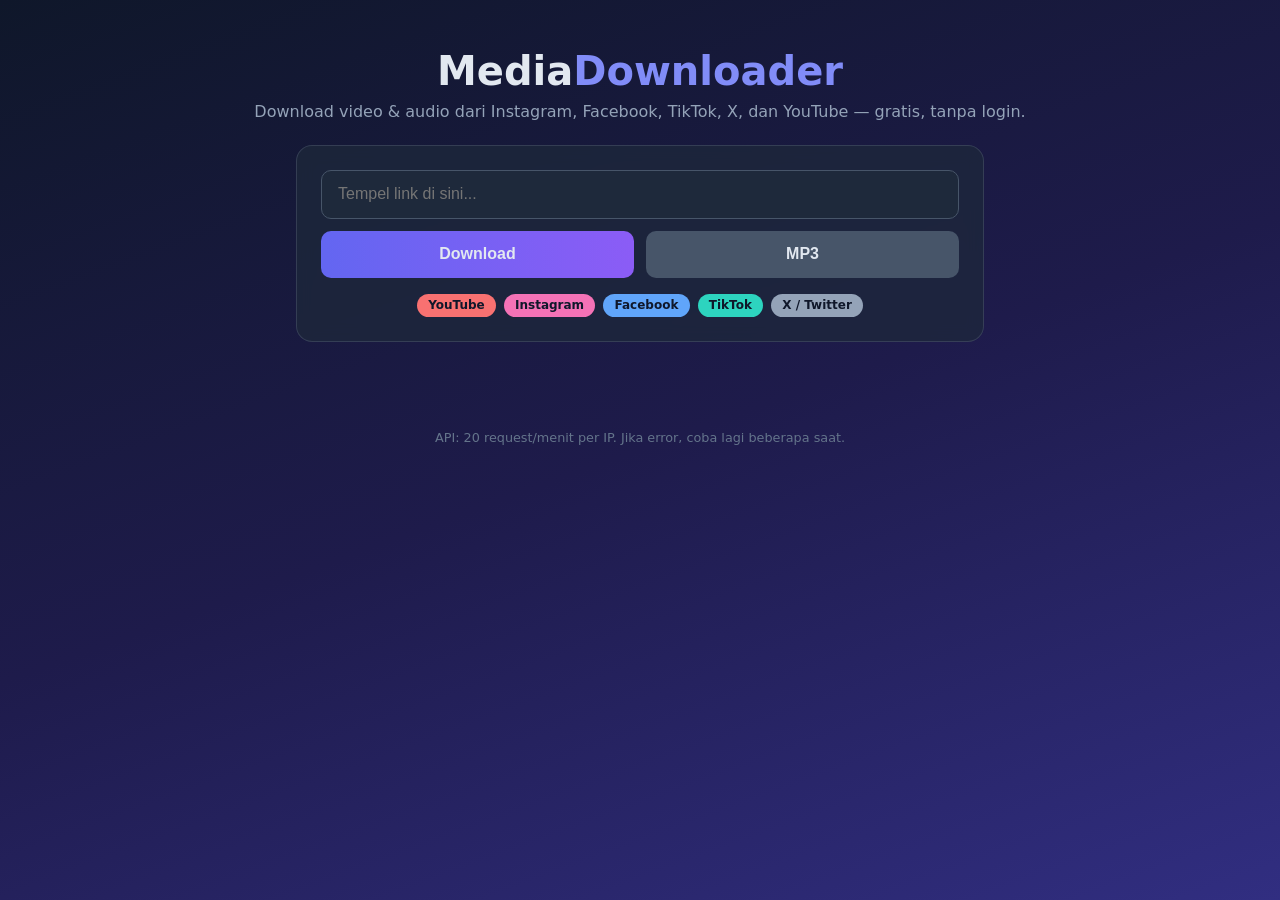
==== index.html @ e365f865 "Media downloader website" ====
<!DOCTYPE html>
<html lang="id">
<head>
  <meta charset="UTF-8">
  <meta name="viewport" content="width=device-width, initial-scale=1.0">
  <title>Media Downloader - Download Video IG, FB, TikTok, X, YouTube</title>
  <meta name="description" content="Download video dan audio gratis dari Instagram, Facebook, TikTok, X (Twitter), dan YouTube tanpa login.">
  <link rel="stylesheet" href="style.css">
</head>
<body>
  <header>
    <h1>Media<span>Downloader</span></h1>
    <p>Download video &amp; audio dari Instagram, Facebook, TikTok, X, dan YouTube — gratis, tanpa login.</p>
  </header>

  <main>
    <section class="card">
      <form id="dl-form">
        <input type="url" id="url" name="url" placeholder="Tempel link di sini..." required>
        <div class="buttons">
          <button type="submit" class="btn primary" id="btn-submit">Download</button>
          <button type="button" class="btn" data-type="mp3" title="Ekstrak audio jadi MP3">MP3</button>
        </div>
      </form>
      <div class="platforms">
        <span class="tag yt">YouTube</span>
        <span class="tag ig">Instagram</span>
        <span class="tag fb">Facebook</span>
        <span class="tag tt">TikTok</span>
        <span class="tag x">X / Twitter</span>
      </div>
    </section>

    <section id="result" class="card hidden">
      <div class="result-head">
        <img id="thumb" alt="thumbnail" onerror="this.style.display='none'">
        <div class="result-info">
          <h2 id="title"></h2>
          <p id="meta"></p>
        </div>
      </div>
      <div id="links"></div>
    </section>

    <section id="error" class="card error hidden">
      <p id="error-text"></p>
    </section>
  </main>

  <footer>
    <p>API: 20 request/menit per IP. Jika error, coba lagi beberapa saat.</p>
  </footer>

  <script src="app.js"></script>
</body>
</html>
---- style.css ----
* { margin: 0; padding: 0; box-sizing: border-box; }

body {
  font-family: system-ui, -apple-system, 'Segoe UI', Roboto, sans-serif;
  background: linear-gradient(160deg, #0f172a 0%, #1e1b4b 50%, #312e81 100%);
  min-height: 100vh;
  color: #e2e8f0;
}

header { text-align: center; padding: 3rem 1rem 1.5rem; }
header h1 { font-size: 2.5rem; font-weight: 800; }
header h1 span { color: #818cf8; }
header p { color: #94a3b8; margin-top: 0.5rem; }

main { max-width: 720px; margin: 0 auto; padding: 0 1rem 3rem; }

.card {
  background: rgba(30, 41, 59, 0.75);
  border: 1px solid rgba(148, 163, 184, 0.2);
  border-radius: 16px;
  padding: 1.5rem;
  margin-bottom: 1.5rem;
  backdrop-filter: blur(8px);
}

#dl-form { display: flex; flex-direction: column; gap: 0.75rem; }

input[type="url"] {
  width: 100%;
  padding: 0.9rem 1rem;
  border-radius: 10px;
  border: 1px solid #475569;
  background: #1e293b;
  color: #f1f5f9;
  font-size: 1rem;
  outline: none;
}
input[type="url"]:focus { border-color: #818cf8; }

.buttons { display: flex; gap: 0.75rem; }

.btn {
  flex: 1;
  padding: 0.9rem;
  border: none;
  border-radius: 10px;
  font-size: 1rem;
  font-weight: 700;
  cursor: pointer;
  color: #e2e8f0;
  background: #475569;
  transition: transform 0.1s, filter 0.2s;
}
.btn:hover { filter: brightness(1.15); }
.btn:active { transform: scale(0.97); }
.btn:disabled { opacity: 0.6; cursor: wait; }
.btn.primary { background: linear-gradient(90deg, #6366f1, #8b5cf6); }

.platforms { display: flex; flex-wrap: wrap; gap: 0.5rem; margin-top: 1rem; justify-content: center; }

.tag {
  font-size: 0.75rem;
  font-weight: 700;
  padding: 0.3rem 0.7rem;
  border-radius: 999px;
  color: #0f172a;
}
.tag.yt { background: #f87171; }
.tag.ig { background: #f472b6; }
.tag.fb { background: #60a5fa; }
.tag.tt { background: #2dd4bf; }
.tag.x { background: #94a3b8; }

.result-head { display: flex; gap: 1rem; margin-bottom: 1rem; }
.result-head img { width: 100px; height: 100px; object-fit: cover; border-radius: 10px; flex-shrink: 0; }
.result-info h2 { font-size: 1.05rem; margin-bottom: 0.4rem; }
.result-info p { color: #94a3b8; font-size: 0.85rem; }

.link {
  display: flex;
  justify-content: space-between;
  align-items: center;
  padding: 0.7rem 1rem;
  background: #1e293b;
  border-radius: 10px;
  margin-bottom: 0.5rem;
  border: 1px solid rgba(148, 163, 184, 0.15);
  font-size: 0.9rem;
  word-break: break-all;
}
.link .lbl { font-weight: 600; color: #c7d2fe; flex-shrink: 0; margin-right: 0.75rem; }
.link a { color: #818cf8; text-decoration: none; }
.link a:hover { text-decoration: underline; }

.card.error { border-color: rgba(248, 113, 113, 0.4); background: rgba(127, 29, 29, 0.4); }
.card.error p { color: #fecaca; }

.hidden { display: none; }

footer { text-align: center; color: #64748b; padding: 1rem; font-size: 0.8rem; }

@media (max-width: 480px) {
  header h1 { font-size: 1.9rem; }
  .buttons { flex-direction: column; }
  .result-head { flex-direction: column; }
  .result-head img { width: 100%; height: auto; }
}
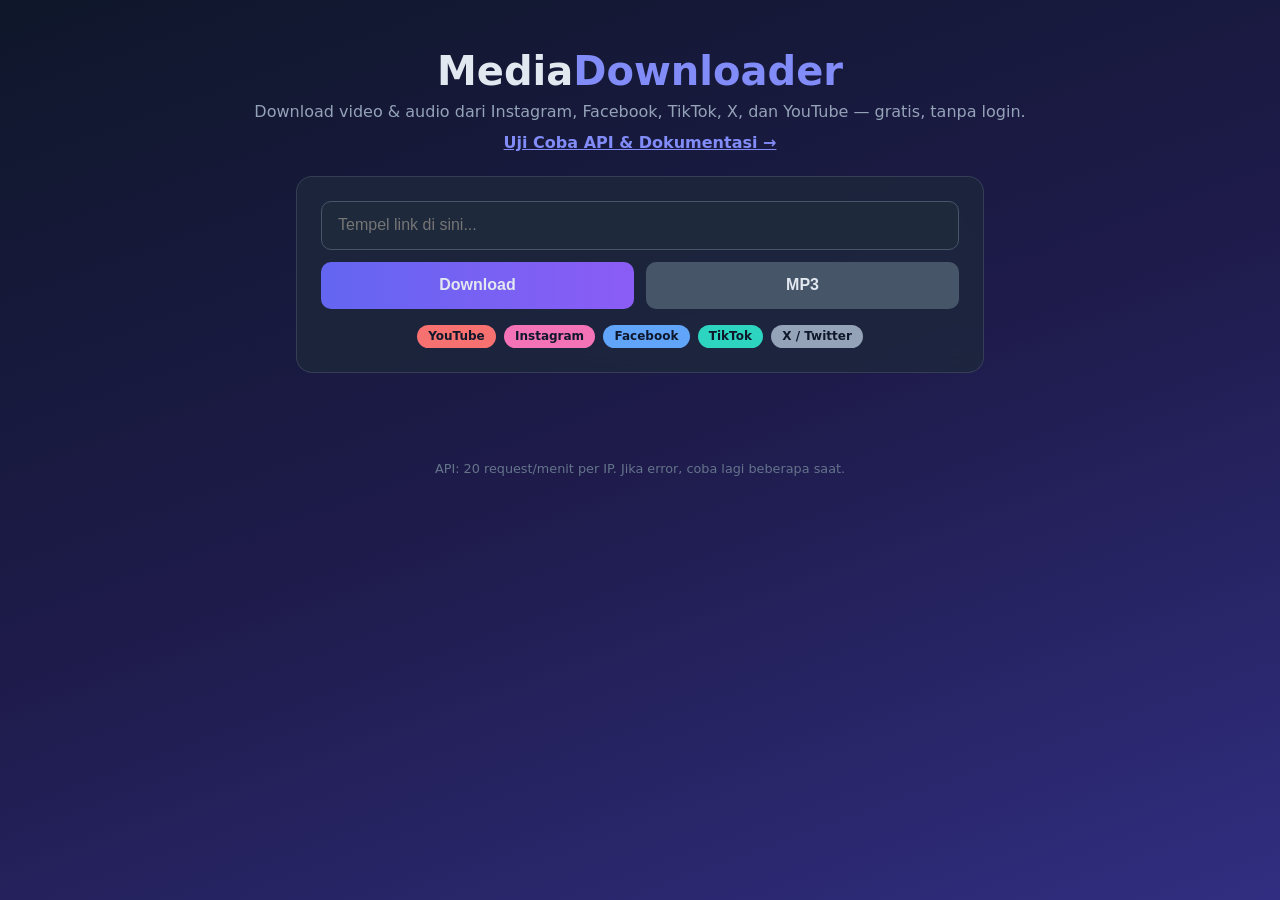
==== commit eea87adc: "Add API test page, adapt to REST v2 response" ====
--- a/index.html
+++ b/index.html
@@ -11,6 +11,7 @@
   <header>
     <h1>Media<span>Downloader</span></h1>
     <p>Download video &amp; audio dari Instagram, Facebook, TikTok, X, dan YouTube — gratis, tanpa login.</p>
+    <p style="margin-top:0.75rem"><a href="test.html" style="color:#818cf8;font-weight:600">Uji Coba API &amp; Dokumentasi &rarr;</a></p>
   </header>
 
   <main>
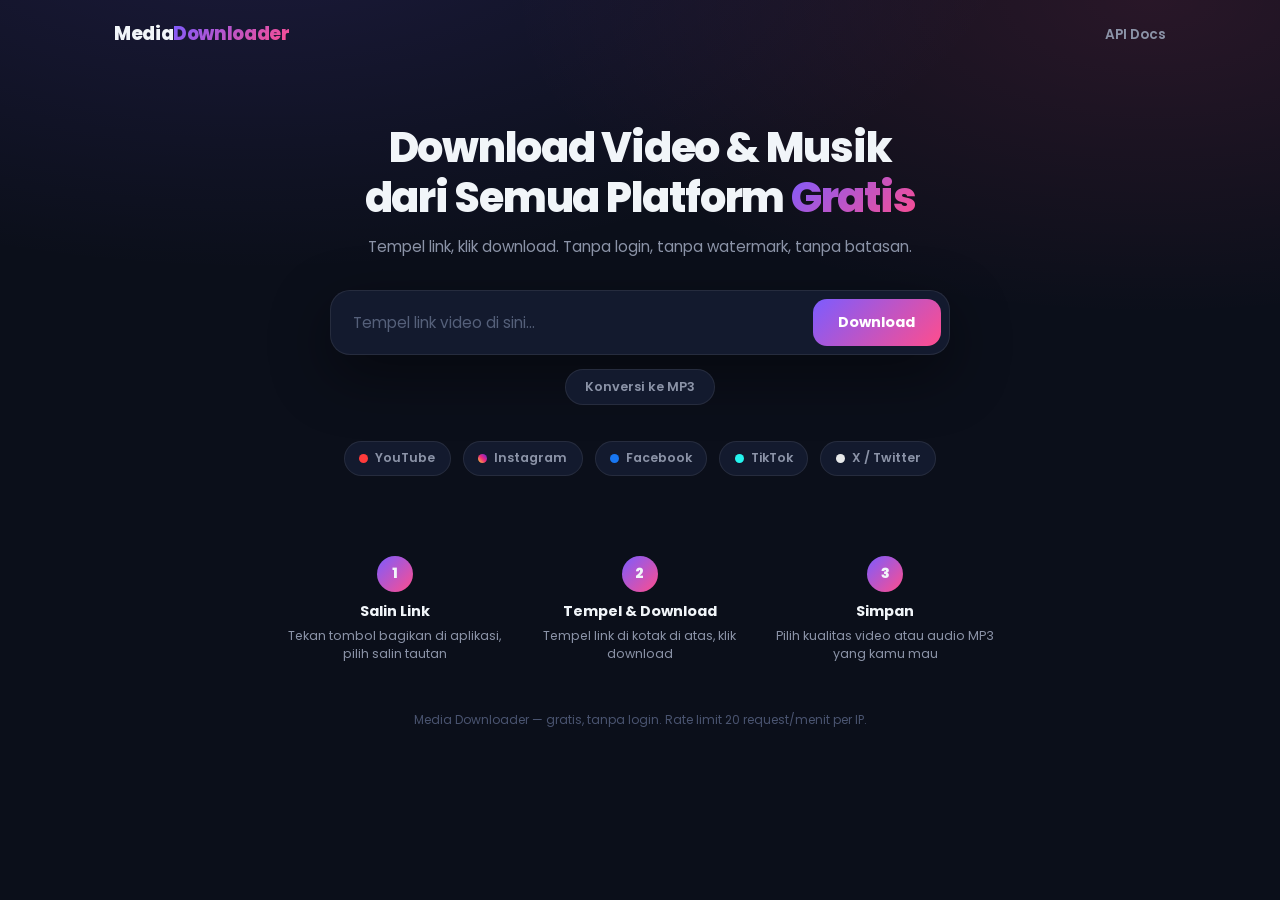
==== commit 8ca6f300: "Redesign: SnapTik-style hero + quality button grid" ====
--- a/index.html
+++ b/index.html
@@ -3,53 +3,77 @@
 <head>
   <meta charset="UTF-8">
   <meta name="viewport" content="width=device-width, initial-scale=1.0">
-  <title>Media Downloader - Download Video IG, FB, TikTok, X, YouTube</title>
-  <meta name="description" content="Download video dan audio gratis dari Instagram, Facebook, TikTok, X (Twitter), dan YouTube tanpa login.">
+  <title>Media Downloader - Download Video YouTube, Instagram, Facebook, TikTok, X</title>
+  <meta name="description" content="Download video dan audio gratis dari YouTube, Instagram, Facebook, TikTok, dan X (Twitter). Cepat, gratis, tanpa login.">
+  <link rel="preconnect" href="https://fonts.googleapis.com">
+  <link href="https://fonts.googleapis.com/css2?family=Poppins:wght@400;600;700;800&display=swap" rel="stylesheet">
   <link rel="stylesheet" href="style.css">
 </head>
 <body>
   <header>
-    <h1>Media<span>Downloader</span></h1>
-    <p>Download video &amp; audio dari Instagram, Facebook, TikTok, X, dan YouTube — gratis, tanpa login.</p>
-    <p style="margin-top:0.75rem"><a href="test.html" style="color:#818cf8;font-weight:600">Uji Coba API &amp; Dokumentasi &rarr;</a></p>
+    <div class="logo">Media<em>Downloader</em></div>
+    <nav><a href="test.html">API Docs</a></nav>
   </header>
 
-  <main>
-    <section class="card">
-      <form id="dl-form">
-        <input type="url" id="url" name="url" placeholder="Tempel link di sini..." required>
-        <div class="buttons">
-          <button type="submit" class="btn primary" id="btn-submit">Download</button>
-          <button type="button" class="btn" data-type="mp3" title="Ekstrak audio jadi MP3">MP3</button>
-        </div>
+  <div class="wrap">
+    <section class="hero">
+      <h1>Download Video &amp; Musik<br>dari Semua Platform <em>Gratis</em></h1>
+      <p>Tempel link, klik download. Tanpa login, tanpa watermark, tanpa batasan.</p>
+
+      <form id="dl-form" class="search">
+        <input type="url" id="url" placeholder="Tempel link video di sini..." required>
+        <button type="submit" id="btn-submit">Download</button>
       </form>
+
+      <div class="audio-row">
+        <button type="button" id="btn-mp3" class="mp3-btn">Konversi ke MP3</button>
+      </div>
+
       <div class="platforms">
-        <span class="tag yt">YouTube</span>
-        <span class="tag ig">Instagram</span>
-        <span class="tag fb">Facebook</span>
-        <span class="tag tt">TikTok</span>
-        <span class="tag x">X / Twitter</span>
+        <span class="plat"><span class="dot yt"></span>YouTube</span>
+        <span class="plat"><span class="dot ig"></span>Instagram</span>
+        <span class="plat"><span class="dot fb"></span>Facebook</span>
+        <span class="plat"><span class="dot tt"></span>TikTok</span>
+        <span class="plat"><span class="dot x"></span>X / Twitter</span>
       </div>
     </section>
 
     <section id="result" class="card hidden">
-      <div class="result-head">
+      <div class="result-top">
         <img id="thumb" alt="thumbnail" onerror="this.style.display='none'">
-        <div class="result-info">
+        <div>
           <h2 id="title"></h2>
-          <p id="meta"></p>
+          <p class="meta" id="meta"></p>
         </div>
       </div>
-      <div id="links"></div>
+      <div id="links" class="qlist"></div>
     </section>
 
-    <section id="error" class="card error hidden">
+    <section id="error" class="alert hidden">
       <p id="error-text"></p>
     </section>
-  </main>
+
+    <section class="steps">
+      <div class="step">
+        <div class="n">1</div>
+        <h3>Salin Link</h3>
+        <p>Tekan tombol bagikan di aplikasi, pilih salin tautan</p>
+      </div>
+      <div class="step">
+        <div class="n">2</div>
+        <h3>Tempel &amp; Download</h3>
+        <p>Tempel link di kotak di atas, klik download</p>
+      </div>
+      <div class="step">
+        <div class="n">3</div>
+        <h3>Simpan</h3>
+        <p>Pilih kualitas video atau audio MP3 yang kamu mau</p>
+      </div>
+    </section>
+  </div>
 
   <footer>
-    <p>API: 20 request/menit per IP. Jika error, coba lagi beberapa saat.</p>
+    <p>Media Downloader &mdash; gratis, tanpa login. Rate limit 20 request/menit per IP.</p>
   </footer>
 
   <script src="app.js"></script>
--- a/style.css
+++ b/style.css
@@ -1,107 +1,212 @@
+:root {
+  --bg: #0b0f1a;
+  --card: #131a2e;
+  --border: rgba(255, 255, 255, 0.08);
+  --text: #f1f5f9;
+  --muted: #8b93a7;
+  --accent: #7c5cff;
+  --accent2: #ff4d8d;
+  --grad: linear-gradient(135deg, #7c5cff 0%, #ff4d8d 100%);
+  --radius: 16px;
+}
+
 * { margin: 0; padding: 0; box-sizing: border-box; }
 
+html { scroll-behavior: smooth; }
+
 body {
-  font-family: system-ui, -apple-system, 'Segoe UI', Roboto, sans-serif;
-  background: linear-gradient(160deg, #0f172a 0%, #1e1b4b 50%, #312e81 100%);
+  font-family: 'Poppins', system-ui, -apple-system, 'Segoe UI', Roboto, sans-serif;
+  background: var(--bg);
+  background-image:
+    radial-gradient(ellipse 60% 40% at 20% -10%, rgba(124, 92, 255, 0.15), transparent),
+    radial-gradient(ellipse 50% 35% at 90% 0%, rgba(255, 77, 141, 0.12), transparent);
+  color: var(--text);
   min-height: 100vh;
-  color: #e2e8f0;
-}
-
-header { text-align: center; padding: 3rem 1rem 1.5rem; }
-header h1 { font-size: 2.5rem; font-weight: 800; }
-header h1 span { color: #818cf8; }
-header p { color: #94a3b8; margin-top: 0.5rem; }
-
-main { max-width: 720px; margin: 0 auto; padding: 0 1rem 3rem; }
+}
+
+.wrap { max-width: 760px; margin: 0 auto; padding: 0 1.25rem; }
+
+header {
+  display: flex;
+  justify-content: space-between;
+  align-items: center;
+  padding: 1.25rem 1.5rem;
+  max-width: 1100px;
+  margin: 0 auto;
+}
+
+.logo { font-weight: 800; font-size: 1.15rem; letter-spacing: -0.02em; }
+.logo em { font-style: normal; background: var(--grad); -webkit-background-clip: text; background-clip: text; color: transparent; }
+
+nav a {
+  color: var(--muted);
+  text-decoration: none;
+  font-size: 0.85rem;
+  font-weight: 600;
+  transition: color 0.2s;
+}
+nav a:hover { color: var(--text); }
+
+.hero { text-align: center; padding: 3.5rem 0 2rem; }
+.hero h1 { font-size: clamp(1.8rem, 5vw, 2.6rem); font-weight: 800; line-height: 1.2; letter-spacing: -0.03em; }
+.hero h1 em { font-style: normal; background: var(--grad); -webkit-background-clip: text; background-clip: text; color: transparent; }
+.hero p { color: var(--muted); margin-top: 0.75rem; font-size: 0.95rem; }
+
+.search {
+  max-width: 620px;
+  margin: 2rem auto 0;
+  background: var(--card);
+  border: 1px solid var(--border);
+  border-radius: 20px;
+  padding: 0.5rem;
+  display: flex;
+  align-items: center;
+  gap: 0.5rem;
+  box-shadow: 0 20px 60px rgba(0, 0, 0, 0.45);
+}
+
+.search input {
+  flex: 1;
+  background: transparent;
+  border: none;
+  outline: none;
+  color: var(--text);
+  font-size: 0.95rem;
+  font-family: inherit;
+  padding: 0.75rem 0.9rem;
+}
+.search input::placeholder { color: #55607a; }
+
+.search button {
+  border: none;
+  cursor: pointer;
+  background: var(--grad);
+  color: #fff;
+  font-weight: 700;
+  font-size: 0.9rem;
+  font-family: inherit;
+  padding: 0.8rem 1.6rem;
+  border-radius: 14px;
+  transition: filter 0.2s, transform 0.1s;
+  white-space: nowrap;
+}
+.search button:hover { filter: brightness(1.12); }
+.search button:active { transform: scale(0.97); }
+.search button:disabled { opacity: 0.6; cursor: wait; }
+
+.audio-row { max-width: 620px; margin: 0.9rem auto 0; text-align: center; }
+.audio-row button {
+  background: var(--card);
+  border: 1px solid var(--border);
+  color: var(--muted);
+  font-family: inherit;
+  font-size: 0.8rem;
+  font-weight: 600;
+  padding: 0.5rem 1.2rem;
+  border-radius: 999px;
+  cursor: pointer;
+  transition: all 0.2s;
+}
+.audio-row button:hover { color: var(--text); border-color: var(--accent); }
+
+.platforms {
+  display: flex;
+  justify-content: center;
+  gap: 0.75rem;
+  flex-wrap: wrap;
+  margin-top: 2.25rem;
+}
+
+.plat {
+  display: flex;
+  align-items: center;
+  gap: 0.45rem;
+  font-size: 0.78rem;
+  font-weight: 600;
+  color: var(--muted);
+  background: var(--card);
+  border: 1px solid var(--border);
+  padding: 0.45rem 0.9rem;
+  border-radius: 999px;
+}
+.plat .dot { width: 9px; height: 9px; border-radius: 50%; }
+.dot.yt { background: #ff3b3b; }
+.dot.ig { background: linear-gradient(45deg, #f9ce34, #ee2a7b, #6228d7); }
+.dot.fb { background: #1877f2; }
+.dot.tt { background: #25f4ee; }
+.dot.x { background: #e7e9ea; }
 
 .card {
-  background: rgba(30, 41, 59, 0.75);
-  border: 1px solid rgba(148, 163, 184, 0.2);
-  border-radius: 16px;
-  padding: 1.5rem;
-  margin-bottom: 1.5rem;
-  backdrop-filter: blur(8px);
-}
-
-#dl-form { display: flex; flex-direction: column; gap: 0.75rem; }
-
-input[type="url"] {
-  width: 100%;
-  padding: 0.9rem 1rem;
+  background: var(--card);
+  border: 1px solid var(--border);
+  border-radius: var(--radius);
+  padding: 1.25rem;
+  margin-top: 1.5rem;
+}
+
+.result-top { display: flex; gap: 1rem; align-items: flex-start; }
+.result-top img {
+  width: 168px;
+  height: 94px;
+  object-fit: cover;
   border-radius: 10px;
-  border: 1px solid #475569;
-  background: #1e293b;
-  color: #f1f5f9;
-  font-size: 1rem;
-  outline: none;
-}
-input[type="url"]:focus { border-color: #818cf8; }
-
-.buttons { display: flex; gap: 0.75rem; }
-
-.btn {
-  flex: 1;
-  padding: 0.9rem;
-  border: none;
-  border-radius: 10px;
-  font-size: 1rem;
-  font-weight: 700;
-  cursor: pointer;
-  color: #e2e8f0;
-  background: #475569;
-  transition: transform 0.1s, filter 0.2s;
-}
-.btn:hover { filter: brightness(1.15); }
-.btn:active { transform: scale(0.97); }
-.btn:disabled { opacity: 0.6; cursor: wait; }
-.btn.primary { background: linear-gradient(90deg, #6366f1, #8b5cf6); }
-
-.platforms { display: flex; flex-wrap: wrap; gap: 0.5rem; margin-top: 1rem; justify-content: center; }
-
-.tag {
-  font-size: 0.75rem;
-  font-weight: 700;
-  padding: 0.3rem 0.7rem;
-  border-radius: 999px;
-  color: #0f172a;
-}
-.tag.yt { background: #f87171; }
-.tag.ig { background: #f472b6; }
-.tag.fb { background: #60a5fa; }
-.tag.tt { background: #2dd4bf; }
-.tag.x { background: #94a3b8; }
-
-.result-head { display: flex; gap: 1rem; margin-bottom: 1rem; }
-.result-head img { width: 100px; height: 100px; object-fit: cover; border-radius: 10px; flex-shrink: 0; }
-.result-info h2 { font-size: 1.05rem; margin-bottom: 0.4rem; }
-.result-info p { color: #94a3b8; font-size: 0.85rem; }
-
-.link {
+  flex-shrink: 0;
+  background: #000;
+}
+.result-top h2 { font-size: 1rem; font-weight: 700; line-height: 1.35; }
+.result-top .meta { color: var(--muted); font-size: 0.8rem; margin-top: 0.35rem; }
+
+.qlist { margin-top: 1.1rem; display: grid; grid-template-columns: repeat(auto-fill, minmax(150px, 1fr)); gap: 0.6rem; }
+.qbtn {
   display: flex;
   justify-content: space-between;
   align-items: center;
-  padding: 0.7rem 1rem;
-  background: #1e293b;
-  border-radius: 10px;
-  margin-bottom: 0.5rem;
-  border: 1px solid rgba(148, 163, 184, 0.15);
+  background: var(--bg);
+  border: 1px solid var(--border);
+  border-radius: 12px;
+  padding: 0.7rem 0.85rem;
+  text-decoration: none;
+  transition: border-color 0.2s, transform 0.1s;
+}
+.qbtn:hover { border-color: var(--accent); transform: translateY(-1px); }
+.qbtn .q { color: var(--text); font-weight: 700; font-size: 0.85rem; }
+.qbtn .s { color: var(--muted); font-size: 0.72rem; margin-top: 0.15rem; }
+.qbtn .ic { font-size: 1.1rem; }
+.qbtn.mp3 .ic { color: var(--accent2); }
+
+.alert {
+  background: rgba(255, 77, 141, 0.08);
+  border: 1px solid rgba(255, 77, 141, 0.35);
+  border-radius: var(--radius);
+  padding: 1rem;
+  margin-top: 1.5rem;
+  color: #ffb3cc;
   font-size: 0.9rem;
-  word-break: break-all;
-}
-.link .lbl { font-weight: 600; color: #c7d2fe; flex-shrink: 0; margin-right: 0.75rem; }
-.link a { color: #818cf8; text-decoration: none; }
-.link a:hover { text-decoration: underline; }
-
-.card.error { border-color: rgba(248, 113, 113, 0.4); background: rgba(127, 29, 29, 0.4); }
-.card.error p { color: #fecaca; }
+  text-align: center;
+}
+
+.steps { margin: 3rem auto 0; display: grid; grid-template-columns: repeat(3, 1fr); gap: 1rem; }
+.step { text-align: center; }
+.step .n {
+  width: 36px; height: 36px;
+  margin: 0 auto 0.6rem;
+  display: flex; align-items: center; justify-content: center;
+  background: var(--grad);
+  border-radius: 50%;
+  font-weight: 800;
+  font-size: 0.9rem;
+}
+.step h3 { font-size: 0.9rem; }
+.step p { color: var(--muted); font-size: 0.78rem; margin-top: 0.3rem; }
+
+footer { text-align: center; color: #4a5470; font-size: 0.75rem; padding: 3rem 1rem 2rem; }
 
 .hidden { display: none; }
 
-footer { text-align: center; color: #64748b; padding: 1rem; font-size: 0.8rem; }
-
-@media (max-width: 480px) {
-  header h1 { font-size: 1.9rem; }
-  .buttons { flex-direction: column; }
-  .result-head { flex-direction: column; }
-  .result-head img { width: 100%; height: auto; }
-}
+@media (max-width: 560px) {
+  .search { flex-direction: column; align-items: stretch; }
+  .search button { width: 100%; }
+  .result-top { flex-direction: column; }
+  .result-top img { width: 100%; height: auto; }
+  .steps { grid-template-columns: 1fr; gap: 1.5rem; }
+}
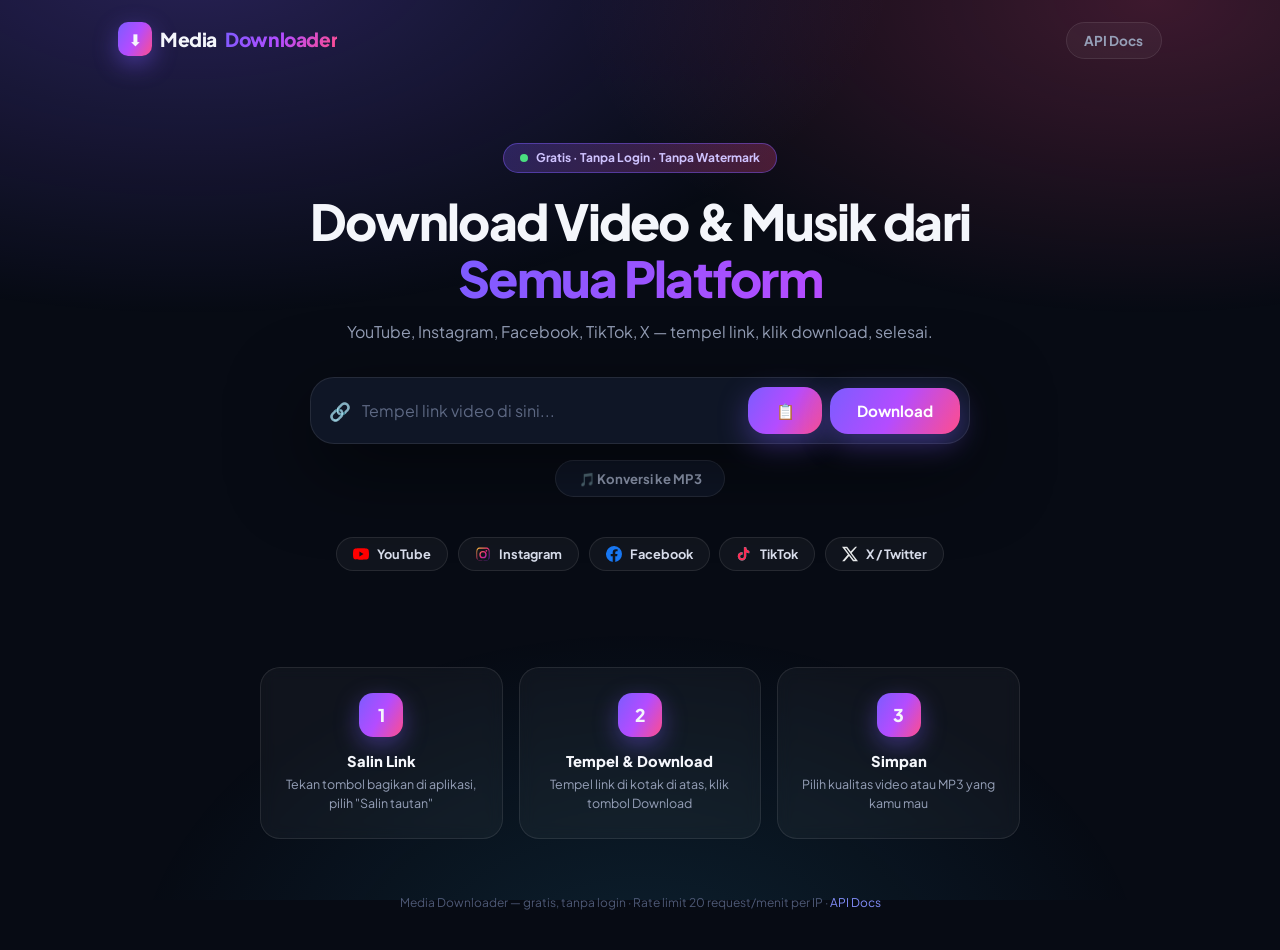
==== commit 62b44d8c: "Big redesign: brand icons, glassmorphism, animations, paste button" ====
--- a/index.html
+++ b/index.html
@@ -6,35 +6,39 @@
   <title>Media Downloader - Download Video YouTube, Instagram, Facebook, TikTok, X</title>
   <meta name="description" content="Download video dan audio gratis dari YouTube, Instagram, Facebook, TikTok, dan X (Twitter). Cepat, gratis, tanpa login.">
   <link rel="preconnect" href="https://fonts.googleapis.com">
-  <link href="https://fonts.googleapis.com/css2?family=Poppins:wght@400;600;700;800&display=swap" rel="stylesheet">
+  <link href="https://fonts.googleapis.com/css2?family=Plus+Jakarta+Sans:wght@400;600;700;800&display=swap" rel="stylesheet">
   <link rel="stylesheet" href="style.css">
+  <link rel="icon" href="data:image/svg+xml,<svg xmlns='http://www.w3.org/2000/svg' viewBox='0 0 100 100'><text y='.9em' font-size='90'>⬇️</text></svg>">
 </head>
 <body>
   <header>
-    <div class="logo">Media<em>Downloader</em></div>
+    <div class="logo"><span class="mark">⬇️</span>Media<em>Downloader</em></div>
     <nav><a href="test.html">API Docs</a></nav>
   </header>
 
   <div class="wrap">
     <section class="hero">
-      <h1>Download Video &amp; Musik<br>dari Semua Platform <em>Gratis</em></h1>
-      <p>Tempel link, klik download. Tanpa login, tanpa watermark, tanpa batasan.</p>
+      <span class="badge"><span class="pulse"></span> Gratis · Tanpa Login · Tanpa Watermark</span>
+      <h1>Download Video &amp; Musik dari <em>Semua Platform</em></h1>
+      <p>YouTube, Instagram, Facebook, TikTok, X — tempel link, klik download, selesai.</p>
 
       <form id="dl-form" class="search">
-        <input type="url" id="url" placeholder="Tempel link video di sini..." required>
-        <button type="submit" id="btn-submit">Download</button>
+        <span class="globe">🔗</span>
+        <input type="url" id="url" placeholder="Tempel link video di sini..." required autocomplete="off">
+        <button type="button" class="paste-btn" id="btn-paste" title="Tempel dari clipboard">📋</button>
+        <button type="submit" id="btn-submit"><span id="btn-label">Download</span></button>
       </form>
 
       <div class="audio-row">
-        <button type="button" id="btn-mp3" class="mp3-btn">Konversi ke MP3</button>
+        <button type="button" id="btn-mp3">🎵 Konversi ke MP3</button>
       </div>
 
       <div class="platforms">
-        <span class="plat"><span class="dot yt"></span>YouTube</span>
-        <span class="plat"><span class="dot ig"></span>Instagram</span>
-        <span class="plat"><span class="dot fb"></span>Facebook</span>
-        <span class="plat"><span class="dot tt"></span>TikTok</span>
-        <span class="plat"><span class="dot x"></span>X / Twitter</span>
+        <span class="plat"><svg viewBox="0 0 24 24" fill="#FF0000"><path d="M23.5 6.2a3 3 0 0 0-2.1-2.1C19.5 3.5 12 3.5 12 3.5s-7.5 0-9.4.6A3 3 0 0 0 .5 6.2 31 31 0 0 0 0 12a31 31 0 0 0 .5 5.8 3 3 0 0 0 2.1 2.1c1.9.6 9.4.6 9.4.6s7.5 0 9.4-.6a3 3 0 0 0 2.1-2.1A31 31 0 0 0 24 12a31 31 0 0 0-.5-5.8zM9.6 15.6V8.4L15.8 12l-6.2 3.6z"/></svg>YouTube</span>
+        <span class="plat"><svg viewBox="0 0 24 24"><defs><linearGradient id="ig" x1="0" y1="0" x2="1" y2="1"><stop offset="0" stop-color="#f9ce34"/><stop offset=".5" stop-color="#ee2a7b"/><stop offset="1" stop-color="#6228d7"/></linearGradient></defs><path fill="url(#ig)" d="M12 2.2c3.2 0 3.6 0 4.8.1 1.2.1 1.8.2 2.2.4.6.2 1 .5 1.4.9.4.4.7.8.9 1.4.2.4.4 1 .4 2.2.1 1.2.1 1.6.1 4.8s0 3.6-.1 4.8c-.1 1.2-.2 1.8-.4 2.2-.2.6-.5 1-.9 1.4-.4.4-.8.7-1.4.9-.4.2-1 .4-2.2.4-1.2.1-1.6.1-4.8.1s-3.6 0-4.8-.1c-1.2-.1-1.8-.2-2.2-.4-.6-.2-1-.5-1.4-.9-.4-.4-.7-.8-.9-1.4-.2-.4-.4-1-.4-2.2-.1-1.2-.1-1.6-.1-4.8s0-3.6.1-4.8c.1-1.2.2-1.8.4-2.2.2-.6.5-1 .9-1.4.4-.4.8-.7 1.4-.9.4-.2 1-.4 2.2-.4 1.2-.1 1.6-.1 4.8-.1zm0 2c-3.1 0-3.5 0-4.7.1-1.1.1-1.5.2-1.8.3-.5.2-.8.4-1.1.7-.3.3-.5.6-.7 1.1-.1.3-.2.7-.3 1.8-.1 1.2-.1 1.6-.1 4.7s0 3.5.1 4.7c.1 1.1.2 1.5.3 1.8.2.5.4.8.7 1.1.3.3.6.5 1.1.7.3.1.7.2 1.8.3 1.2.1 1.6.1 4.7.1s3.5 0 4.7-.1c1.1-.1 1.5-.2 1.8-.3.5-.2.8-.4 1.1-.7.3-.3.5-.6.7-1.1.1-.3.2-.7.3-1.8.1-1.2.1-1.6.1-4.7s0-3.5-.1-4.7c-.1-1.1-.2-1.5-.3-1.8-.2-.5-.4-.8-.7-1.1-.3-.3-.6-.5-1.1-.7-.3-.1-.7-.2-1.8-.3-1.2-.1-1.6-.1-4.7-.1zm0 3.3a5.5 5.5 0 1 1 0 11 5.5 5.5 0 0 1 0-11zm0 9a3.5 3.5 0 1 0 0-7 3.5 3.5 0 0 0 0 7zm6.4-9.2a1.3 1.3 0 1 1-2.6 0 1.3 1.3 0 0 1 2.6 0z"/></svg>Instagram</span>
+        <span class="plat"><svg viewBox="0 0 24 24" fill="#1877F2"><path d="M24 12a12 12 0 1 0-13.9 11.9v-8.4h-3V12h3V9.4c0-3 1.8-4.7 4.6-4.7 1.3 0 2.7.2 2.7.2v3h-1.5c-1.5 0-2 .9-2 1.9V12h3.3l-.5 3.5h-2.8v8.4A12 12 0 0 0 24 12z"/></svg>Facebook</span>
+        <span class="plat"><svg viewBox="0 0 24 24"><path fill="#25F4EE" d="M16.6 5.8A4.8 4.8 0 0 1 15.3 2h-3.4v13.6a2.9 2.9 0 1 1-2.9-2.9c.3 0 .6 0 .9.1V9.3a6.3 6.3 0 0 0-.9-.1 6.3 6.3 0 1 0 6.3 6.3V9.5a8 8 0 0 0 4.6 1.5V7.6a4.8 4.8 0 0 1-3.3-1.8z"/><path fill="#FE2C55" d="M16.6 5.8a4.8 4.8 0 0 1-1.3-3.8h-3.4v13.6a2.9 2.9 0 1 1-2.9-2.9c.3 0 .6 0 .9.1V9.3a6.3 6.3 0 0 0-.9-.1 6.3 6.3 0 1 0 6.3 6.3V9.5a8 8 0 0 0 4.6 1.5V7.6a4.8 4.8 0 0 1-3.3-1.8z"/></svg>TikTok</span>
+        <span class="plat"><svg viewBox="0 0 24 24" fill="#e7e9ea"><path d="M18.9 1.2h3.7l-8.1 9.3L24 22.8h-7.5l-5.9-7.7-6.7 7.7H.2l8.7-9.9L0 1.2h7.7l5.3 7 6.9-7zm-1.3 19.4h2L6.6 3.3h-2.2l13.2 17.3z"/></svg>X / Twitter</span>
       </div>
     </section>
 
@@ -50,30 +54,30 @@
     </section>
 
     <section id="error" class="alert hidden">
-      <p id="error-text"></p>
+      <span>⚠️</span><p id="error-text"></p>
     </section>
 
     <section class="steps">
       <div class="step">
         <div class="n">1</div>
         <h3>Salin Link</h3>
-        <p>Tekan tombol bagikan di aplikasi, pilih salin tautan</p>
+        <p>Tekan tombol bagikan di aplikasi, pilih "Salin tautan"</p>
       </div>
       <div class="step">
         <div class="n">2</div>
         <h3>Tempel &amp; Download</h3>
-        <p>Tempel link di kotak di atas, klik download</p>
+        <p>Tempel link di kotak di atas, klik tombol Download</p>
       </div>
       <div class="step">
         <div class="n">3</div>
         <h3>Simpan</h3>
-        <p>Pilih kualitas video atau audio MP3 yang kamu mau</p>
+        <p>Pilih kualitas video atau MP3 yang kamu mau</p>
       </div>
     </section>
   </div>
 
   <footer>
-    <p>Media Downloader &mdash; gratis, tanpa login. Rate limit 20 request/menit per IP.</p>
+    <p>Media Downloader &mdash; gratis, tanpa login &middot; Rate limit 20 request/menit per IP &middot; <a href="test.html" style="color:#818cf8;text-decoration:none">API Docs</a></p>
   </footer>
 
   <script src="app.js"></script>
--- a/style.css
+++ b/style.css
@@ -1,13 +1,16 @@
 :root {
-  --bg: #0b0f1a;
-  --card: #131a2e;
-  --border: rgba(255, 255, 255, 0.08);
-  --text: #f1f5f9;
-  --muted: #8b93a7;
+  --bg: #070b14;
+  --card: rgba(255, 255, 255, 0.04);
+  --card2: #0f1626;
+  --border: rgba(255, 255, 255, 0.09);
+  --text: #f4f6fb;
+  --muted: #96a0b8;
   --accent: #7c5cff;
   --accent2: #ff4d8d;
-  --grad: linear-gradient(135deg, #7c5cff 0%, #ff4d8d 100%);
-  --radius: 16px;
+  --grad: linear-gradient(120deg, #7c5cff 0%, #b44cff 50%, #ff4d8d 100%);
+  --grad-soft: linear-gradient(120deg, rgba(124, 92, 255, 0.25), rgba(255, 77, 141, 0.25));
+  --radius: 20px;
+  --shadow: 0 24px 80px rgba(0, 0, 0, 0.55);
 }
 
 * { margin: 0; padding: 0; box-sizing: border-box; }
@@ -15,55 +18,143 @@
 html { scroll-behavior: smooth; }
 
 body {
-  font-family: 'Poppins', system-ui, -apple-system, 'Segoe UI', Roboto, sans-serif;
+  font-family: 'Plus Jakarta Sans', system-ui, -apple-system, 'Segoe UI', Roboto, sans-serif;
   background: var(--bg);
-  background-image:
-    radial-gradient(ellipse 60% 40% at 20% -10%, rgba(124, 92, 255, 0.15), transparent),
-    radial-gradient(ellipse 50% 35% at 90% 0%, rgba(255, 77, 141, 0.12), transparent);
   color: var(--text);
   min-height: 100vh;
-}
-
-.wrap { max-width: 760px; margin: 0 auto; padding: 0 1.25rem; }
+  overflow-x: hidden;
+}
+
+body::before {
+  content: '';
+  position: fixed;
+  inset: 0;
+  z-index: -1;
+  background:
+    radial-gradient(ellipse 55% 40% at 15% -5%, rgba(124, 92, 255, 0.28), transparent),
+    radial-gradient(ellipse 45% 35% at 90% 0%, rgba(255, 77, 141, 0.22), transparent),
+    radial-gradient(ellipse 40% 40% at 50% 110%, rgba(56, 189, 248, 0.12), transparent);
+  animation: bgFloat 18s ease-in-out infinite alternate;
+}
+
+@keyframes bgFloat {
+  from { transform: translateY(0) scale(1); }
+  to { transform: translateY(-30px) scale(1.05); }
+}
+
+.wrap { max-width: 800px; margin: 0 auto; padding: 0 1.25rem; }
 
 header {
   display: flex;
   justify-content: space-between;
   align-items: center;
-  padding: 1.25rem 1.5rem;
+  padding: 1.4rem 1.75rem;
   max-width: 1100px;
   margin: 0 auto;
 }
 
-.logo { font-weight: 800; font-size: 1.15rem; letter-spacing: -0.02em; }
+.logo {
+  font-weight: 800;
+  font-size: 1.2rem;
+  letter-spacing: -0.02em;
+  display: flex;
+  align-items: center;
+  gap: 0.5rem;
+}
+.logo .mark {
+  width: 34px; height: 34px;
+  border-radius: 10px;
+  background: var(--grad);
+  display: grid;
+  place-items: center;
+  font-size: 1rem;
+  box-shadow: 0 8px 24px rgba(124, 92, 255, 0.45);
+}
 .logo em { font-style: normal; background: var(--grad); -webkit-background-clip: text; background-clip: text; color: transparent; }
 
 nav a {
   color: var(--muted);
   text-decoration: none;
   font-size: 0.85rem;
-  font-weight: 600;
-  transition: color 0.2s;
-}
-nav a:hover { color: var(--text); }
-
-.hero { text-align: center; padding: 3.5rem 0 2rem; }
-.hero h1 { font-size: clamp(1.8rem, 5vw, 2.6rem); font-weight: 800; line-height: 1.2; letter-spacing: -0.03em; }
-.hero h1 em { font-style: normal; background: var(--grad); -webkit-background-clip: text; background-clip: text; color: transparent; }
-.hero p { color: var(--muted); margin-top: 0.75rem; font-size: 0.95rem; }
+  font-weight: 700;
+  background: var(--card);
+  border: 1px solid var(--border);
+  padding: 0.55rem 1.1rem;
+  border-radius: 999px;
+  transition: all 0.2s;
+}
+nav a:hover { color: var(--text); border-color: rgba(124, 92, 255, 0.6); }
+
+.hero { text-align: center; padding: 4rem 0 2.5rem; animation: fadeUp 0.7s ease both; }
+
+@keyframes fadeUp {
+  from { opacity: 0; transform: translateY(18px); }
+  to { opacity: 1; transform: translateY(0); }
+}
+
+.badge {
+  display: inline-flex;
+  align-items: center;
+  gap: 0.45rem;
+  background: var(--grad-soft);
+  border: 1px solid rgba(124, 92, 255, 0.45);
+  color: #cfc3ff;
+  font-size: 0.75rem;
+  font-weight: 700;
+  padding: 0.4rem 1rem;
+  border-radius: 999px;
+  margin-bottom: 1.25rem;
+  backdrop-filter: blur(8px);
+}
+.badge .pulse {
+  width: 8px; height: 8px;
+  border-radius: 50%;
+  background: #4ade80;
+  box-shadow: 0 0 0 0 rgba(74, 222, 128, 0.7);
+  animation: pulse 1.8s infinite;
+}
+@keyframes pulse {
+  0% { box-shadow: 0 0 0 0 rgba(74, 222, 128, 0.6); }
+  70% { box-shadow: 0 0 0 9px rgba(74, 222, 128, 0); }
+  100% { box-shadow: 0 0 0 0 rgba(74, 222, 128, 0); }
+}
+
+.hero h1 {
+  font-size: clamp(2rem, 6vw, 3.1rem);
+  font-weight: 800;
+  line-height: 1.15;
+  letter-spacing: -0.035em;
+}
+.hero h1 em {
+  font-style: normal;
+  background: var(--grad);
+  -webkit-background-clip: text;
+  background-clip: text;
+  color: transparent;
+  background-size: 200% 100%;
+  animation: shimmer 4s linear infinite;
+}
+@keyframes shimmer { to { background-position: 200% 0; } }
+
+.hero p { color: var(--muted); margin-top: 0.9rem; font-size: 1rem; }
 
 .search {
-  max-width: 620px;
-  margin: 2rem auto 0;
-  background: var(--card);
-  border: 1px solid var(--border);
-  border-radius: 20px;
-  padding: 0.5rem;
+  max-width: 660px;
+  margin: 2.2rem auto 0;
+  background: var(--card2);
+  border: 1px solid var(--border);
+  border-radius: 24px;
+  padding: 0.55rem 0.55rem 0.55rem 1.1rem;
   display: flex;
   align-items: center;
   gap: 0.5rem;
-  box-shadow: 0 20px 60px rgba(0, 0, 0, 0.45);
-}
+  box-shadow: var(--shadow);
+  backdrop-filter: blur(14px);
+  transition: border-color 0.25s, box-shadow 0.25s;
+}
+.search:focus-within { border-color: rgba(124, 92, 255, 0.7); box-shadow: 0 24px 90px rgba(124, 92, 255, 0.25); }
+
+.search .globe { color: var(--muted); font-size: 1.1rem; flex-shrink: 0; }
 
 .search input {
   flex: 1;
@@ -71,11 +162,27 @@
   border: none;
   outline: none;
   color: var(--text);
-  font-size: 0.95rem;
+  font-size: 1rem;
   font-family: inherit;
-  padding: 0.75rem 0.9rem;
-}
-.search input::placeholder { color: #55607a; }
+  padding: 0.8rem 0.2rem;
+  min-width: 0;
+}
+.search input::placeholder { color: #5d6883; }
+
+.paste-btn {
+  background: rgba(255, 255, 255, 0.06);
+  border: 1px solid var(--border);
+  color: var(--muted);
+  font-family: inherit;
+  font-size: 0.8rem;
+  font-weight: 700;
+  padding: 0.6rem 1rem;
+  border-radius: 14px;
+  cursor: pointer;
+  flex-shrink: 0;
+  transition: all 0.2s;
+}
+.paste-btn:hover { color: var(--text); border-color: rgba(124, 92, 255, 0.6); background: rgba(124, 92, 255, 0.12); }
 
 .search button {
   border: none;
@@ -83,130 +190,185 @@
   background: var(--grad);
   color: #fff;
   font-weight: 700;
-  font-size: 0.9rem;
+  font-size: 0.95rem;
   font-family: inherit;
-  padding: 0.8rem 1.6rem;
-  border-radius: 14px;
-  transition: filter 0.2s, transform 0.1s;
+  padding: 0.85rem 1.7rem;
+  border-radius: 18px;
+  transition: filter 0.2s, transform 0.12s, box-shadow 0.2s;
   white-space: nowrap;
-}
-.search button:hover { filter: brightness(1.12); }
+  display: flex;
+  align-items: center;
+  gap: 0.5rem;
+  box-shadow: 0 10px 30px rgba(124, 92, 255, 0.4);
+}
+.search button:hover { filter: brightness(1.15); box-shadow: 0 14px 40px rgba(124, 92, 255, 0.55); }
 .search button:active { transform: scale(0.97); }
-.search button:disabled { opacity: 0.6; cursor: wait; }
-
-.audio-row { max-width: 620px; margin: 0.9rem auto 0; text-align: center; }
+.search button:disabled { opacity: 0.7; cursor: wait; }
+
+.spinner {
+  width: 16px; height: 16px;
+  border: 2.5px solid rgba(255, 255, 255, 0.35);
+  border-top-color: #fff;
+  border-radius: 50%;
+  animation: spin 0.7s linear infinite;
+}
+@keyframes spin { to { transform: rotate(360deg); } }
+
+.audio-row { max-width: 660px; margin: 1rem auto 0; text-align: center; }
 .audio-row button {
-  background: var(--card);
+  background: var(--card2);
   border: 1px solid var(--border);
   color: var(--muted);
   font-family: inherit;
+  font-size: 0.82rem;
+  font-weight: 700;
+  padding: 0.55rem 1.4rem;
+  border-radius: 999px;
+  cursor: pointer;
+  transition: all 0.2s;
+}
+.audio-row button:hover { color: var(--text); border-color: rgba(255, 77, 141, 0.6); background: rgba(255, 77, 141, 0.1); }
+
+.platforms {
+  display: flex;
+  justify-content: center;
+  gap: 0.6rem;
+  flex-wrap: wrap;
+  margin-top: 2.5rem;
+}
+
+.plat {
+  display: flex;
+  align-items: center;
+  gap: 0.5rem;
   font-size: 0.8rem;
-  font-weight: 600;
-  padding: 0.5rem 1.2rem;
-  border-radius: 999px;
-  cursor: pointer;
-  transition: all 0.2s;
-}
-.audio-row button:hover { color: var(--text); border-color: var(--accent); }
-
-.platforms {
-  display: flex;
-  justify-content: center;
-  gap: 0.75rem;
-  flex-wrap: wrap;
-  margin-top: 2.25rem;
-}
-
-.plat {
-  display: flex;
-  align-items: center;
-  gap: 0.45rem;
-  font-size: 0.78rem;
-  font-weight: 600;
-  color: var(--muted);
+  font-weight: 700;
+  color: #d7dcea;
   background: var(--card);
   border: 1px solid var(--border);
-  padding: 0.45rem 0.9rem;
-  border-radius: 999px;
-}
-.plat .dot { width: 9px; height: 9px; border-radius: 50%; }
-.dot.yt { background: #ff3b3b; }
-.dot.ig { background: linear-gradient(45deg, #f9ce34, #ee2a7b, #6228d7); }
-.dot.fb { background: #1877f2; }
-.dot.tt { background: #25f4ee; }
-.dot.x { background: #e7e9ea; }
+  padding: 0.5rem 1rem;
+  border-radius: 999px;
+  backdrop-filter: blur(8px);
+  transition: all 0.2s;
+}
+.plat:hover { transform: translateY(-2px); border-color: rgba(124, 92, 255, 0.5); }
+.plat svg { width: 16px; height: 16px; }
 
 .card {
-  background: var(--card);
+  background: var(--card2);
   border: 1px solid var(--border);
   border-radius: var(--radius);
-  padding: 1.25rem;
-  margin-top: 1.5rem;
-}
-
-.result-top { display: flex; gap: 1rem; align-items: flex-start; }
+  padding: 1.4rem;
+  margin-top: 1.6rem;
+  backdrop-filter: blur(14px);
+  box-shadow: 0 12px 50px rgba(0, 0, 0, 0.35);
+  animation: fadeUp 0.5s ease both;
+}
+
+.result-top { display: flex; gap: 1.1rem; align-items: center; }
 .result-top img {
-  width: 168px;
-  height: 94px;
+  width: 200px;
+  height: 112px;
   object-fit: cover;
-  border-radius: 10px;
+  border-radius: 14px;
   flex-shrink: 0;
   background: #000;
-}
-.result-top h2 { font-size: 1rem; font-weight: 700; line-height: 1.35; }
-.result-top .meta { color: var(--muted); font-size: 0.8rem; margin-top: 0.35rem; }
-
-.qlist { margin-top: 1.1rem; display: grid; grid-template-columns: repeat(auto-fill, minmax(150px, 1fr)); gap: 0.6rem; }
+  box-shadow: 0 8px 30px rgba(0, 0, 0, 0.5);
+}
+.result-top h2 { font-size: 1.05rem; font-weight: 800; line-height: 1.35; }
+.result-top .meta { color: var(--muted); font-size: 0.8rem; margin-top: 0.45rem; display: flex; align-items: center; gap: 0.4rem; flex-wrap: wrap; }
+.result-top .chip {
+  font-size: 0.68rem;
+  font-weight: 700;
+  background: var(--grad-soft);
+  border: 1px solid rgba(124, 92, 255, 0.4);
+  color: #cfc3ff;
+  padding: 0.15rem 0.55rem;
+  border-radius: 999px;
+}
+
+.qlist { margin-top: 1.2rem; display: grid; grid-template-columns: repeat(auto-fill, minmax(160px, 1fr)); gap: 0.7rem; }
 .qbtn {
   display: flex;
   justify-content: space-between;
   align-items: center;
-  background: var(--bg);
-  border: 1px solid var(--border);
-  border-radius: 12px;
-  padding: 0.7rem 0.85rem;
+  background: rgba(255, 255, 255, 0.04);
+  border: 1px solid var(--border);
+  border-radius: 14px;
+  padding: 0.8rem 0.95rem;
   text-decoration: none;
-  transition: border-color 0.2s, transform 0.1s;
-}
-.qbtn:hover { border-color: var(--accent); transform: translateY(-1px); }
-.qbtn .q { color: var(--text); font-weight: 700; font-size: 0.85rem; }
-.qbtn .s { color: var(--muted); font-size: 0.72rem; margin-top: 0.15rem; }
-.qbtn .ic { font-size: 1.1rem; }
+  transition: all 0.2s;
+  position: relative;
+  overflow: hidden;
+}
+.qbtn::before {
+  content: '';
+  position: absolute;
+  inset: 0;
+  background: var(--grad);
+  opacity: 0;
+  transition: opacity 0.25s;
+  z-index: 0;
+}
+.qbtn:hover::before { opacity: 0.9; }
+.qbtn:hover { border-color: transparent; transform: translateY(-2px); box-shadow: 0 10px 30px rgba(124, 92, 255, 0.35); }
+.qbtn > * { position: relative; z-index: 1; }
+.qbtn .q { color: var(--text); font-weight: 800; font-size: 0.9rem; }
+.qbtn .s { color: var(--muted); font-size: 0.72rem; margin-top: 0.2rem; }
+.qbtn:hover .q, .qbtn:hover .s, .qbtn:hover .ic { color: #fff; }
+.qbtn .ic { font-size: 1.15rem; }
 .qbtn.mp3 .ic { color: var(--accent2); }
+.qbtn.mp3:hover .ic { color: #fff; }
 
 .alert {
-  background: rgba(255, 77, 141, 0.08);
-  border: 1px solid rgba(255, 77, 141, 0.35);
+  background: rgba(255, 77, 141, 0.09);
+  border: 1px solid rgba(255, 77, 141, 0.4);
   border-radius: var(--radius);
-  padding: 1rem;
-  margin-top: 1.5rem;
+  padding: 1.1rem;
+  margin-top: 1.6rem;
   color: #ffb3cc;
   font-size: 0.9rem;
   text-align: center;
-}
-
-.steps { margin: 3rem auto 0; display: grid; grid-template-columns: repeat(3, 1fr); gap: 1rem; }
-.step { text-align: center; }
+  display: flex;
+  align-items: center;
+  justify-content: center;
+  gap: 0.6rem;
+}
+
+.steps { margin: 3.5rem auto 0; display: grid; grid-template-columns: repeat(3, 1fr); gap: 1rem; }
+.step {
+  text-align: center;
+  background: var(--card);
+  border: 1px solid var(--border);
+  border-radius: var(--radius);
+  padding: 1.6rem 1.2rem;
+  backdrop-filter: blur(8px);
+  transition: all 0.25s;
+}
+.step:hover { transform: translateY(-4px); border-color: rgba(124, 92, 255, 0.5); }
 .step .n {
-  width: 36px; height: 36px;
-  margin: 0 auto 0.6rem;
+  width: 44px; height: 44px;
+  margin: 0 auto 0.9rem;
   display: flex; align-items: center; justify-content: center;
   background: var(--grad);
-  border-radius: 50%;
+  border-radius: 14px;
   font-weight: 800;
-  font-size: 0.9rem;
-}
-.step h3 { font-size: 0.9rem; }
-.step p { color: var(--muted); font-size: 0.78rem; margin-top: 0.3rem; }
-
-footer { text-align: center; color: #4a5470; font-size: 0.75rem; padding: 3rem 1rem 2rem; }
+  font-size: 1.1rem;
+  box-shadow: 0 8px 24px rgba(124, 92, 255, 0.4);
+}
+.step h3 { font-size: 0.92rem; font-weight: 800; }
+.step p { color: var(--muted); font-size: 0.78rem; margin-top: 0.35rem; line-height: 1.5; }
+
+footer { text-align: center; color: #4d5875; font-size: 0.75rem; padding: 3.5rem 1rem 2.5rem; }
 
 .hidden { display: none; }
 
-@media (max-width: 560px) {
-  .search { flex-direction: column; align-items: stretch; }
-  .search button { width: 100%; }
-  .result-top { flex-direction: column; }
+@media (max-width: 600px) {
+  .search { flex-direction: column; align-items: stretch; padding: 0.9rem; border-radius: 20px; }
+  .search .globe { display: none; }
+  .search button { width: 100%; justify-content: center; }
+  .result-top { flex-direction: column; align-items: flex-start; }
   .result-top img { width: 100%; height: auto; }
-  .steps { grid-template-columns: 1fr; gap: 1.5rem; }
-}
+  .steps { grid-template-columns: 1fr; gap: 1.2rem; }
+  .qlist { grid-template-columns: 1fr 1fr; }
+}
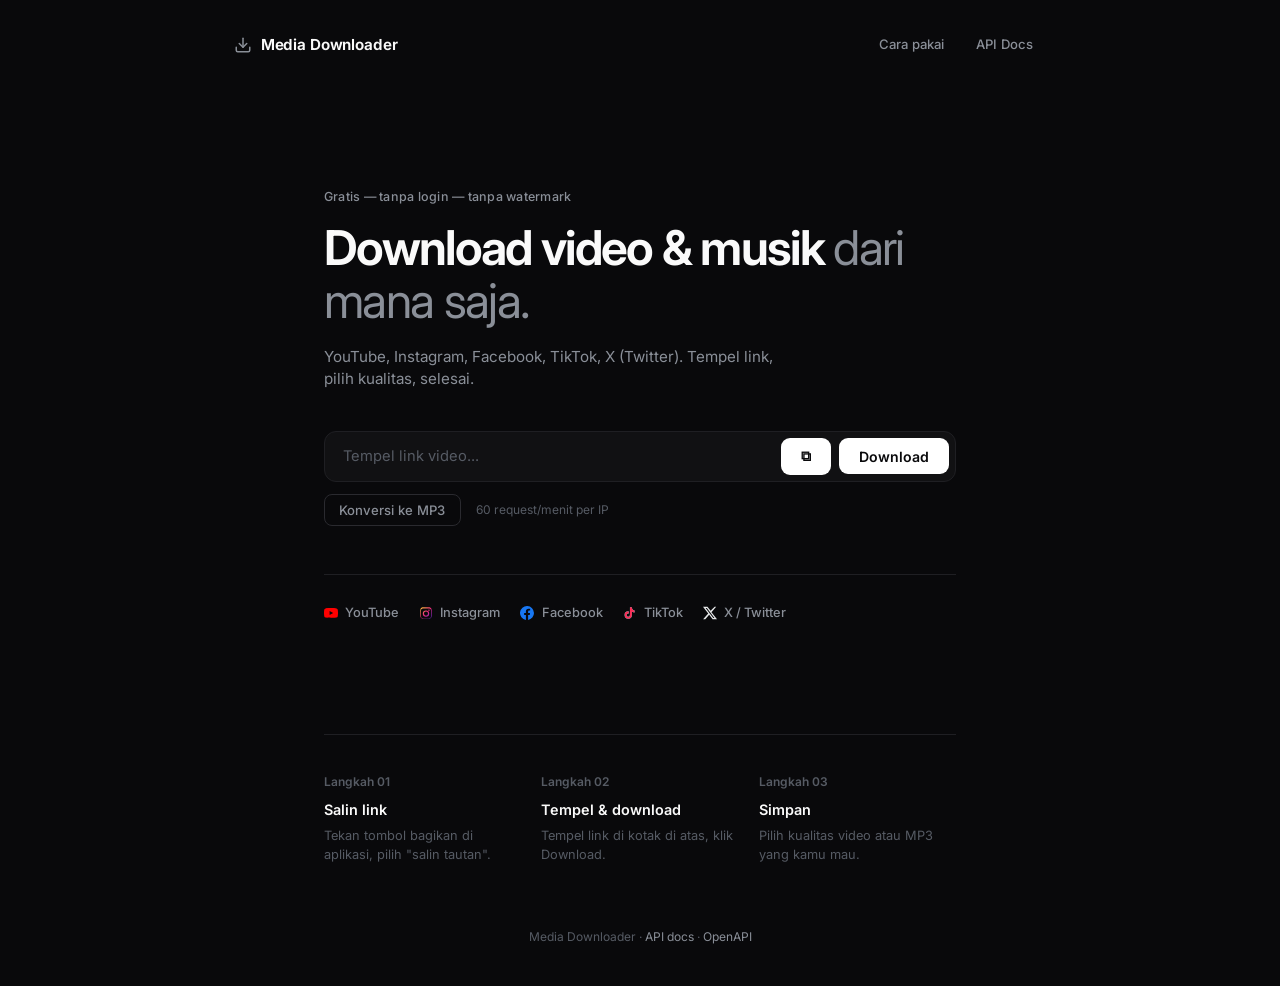
==== commit fd7c82c3: "Redesign: clean minimal dark (Linear/Vercel style), point to zunndev.my.id" ====
--- a/index.html
+++ b/index.html
@@ -3,34 +3,40 @@
 <head>
   <meta charset="UTF-8">
   <meta name="viewport" content="width=device-width, initial-scale=1.0">
-  <title>Media Downloader - Download Video YouTube, Instagram, Facebook, TikTok, X</title>
-  <meta name="description" content="Download video dan audio gratis dari YouTube, Instagram, Facebook, TikTok, dan X (Twitter). Cepat, gratis, tanpa login.">
+  <title>Media Downloader — Download video dari YouTube, Instagram, Facebook, TikTok, X</title>
+  <meta name="description" content="Download video dan audio dari YouTube, Instagram, Facebook, TikTok, dan X (Twitter). Gratis, tanpa login.">
   <link rel="preconnect" href="https://fonts.googleapis.com">
-  <link href="https://fonts.googleapis.com/css2?family=Plus+Jakarta+Sans:wght@400;600;700;800&display=swap" rel="stylesheet">
+  <link href="https://fonts.googleapis.com/css2?family=Inter:wght@400;500;600;700&display=swap" rel="stylesheet">
   <link rel="stylesheet" href="style.css">
-  <link rel="icon" href="data:image/svg+xml,<svg xmlns='http://www.w3.org/2000/svg' viewBox='0 0 100 100'><text y='.9em' font-size='90'>⬇️</text></svg>">
+  <link rel="icon" href="data:image/svg+xml,<svg xmlns='http://www.w3.org/2000/svg' viewBox='0 0 24 24' fill='none' stroke='white' stroke-width='2'><path d='M21 15v4a2 2 0 0 1-2 2H5a2 2 0 0 1-2-2v-4'/><polyline points='7 10 12 15 17 10'/><line x1='12' y1='15' x2='12' y2='3'/></svg>">
 </head>
 <body>
   <header>
-    <div class="logo"><span class="mark">⬇️</span>Media<em>Downloader</em></div>
-    <nav><a href="test.html">API Docs</a></nav>
+    <div class="logo">
+      <svg viewBox="0 0 24 24" fill="none" stroke="currentColor" stroke-width="2" stroke-linecap="round" stroke-linejoin="round"><path d="M21 15v4a2 2 0 0 1-2 2H5a2 2 0 0 1-2-2v-4"/><polyline points="7 10 12 15 17 10"/><line x1="12" y1="15" x2="12" y2="3"/></svg>
+      Media Downloader
+    </div>
+    <nav>
+      <a href="#cara">Cara pakai</a>
+      <a href="https://zunndev.my.id/api/docs" target="_blank" rel="noopener">API Docs</a>
+    </nav>
   </header>
 
-  <div class="wrap">
+  <main class="wrap">
     <section class="hero">
-      <span class="badge"><span class="pulse"></span> Gratis · Tanpa Login · Tanpa Watermark</span>
-      <h1>Download Video &amp; Musik dari <em>Semua Platform</em></h1>
-      <p>YouTube, Instagram, Facebook, TikTok, X — tempel link, klik download, selesai.</p>
+      <p class="kicker">Gratis — tanpa login — tanpa watermark</p>
+      <h1>Download video &amp; musik <span class="dim">dari mana saja.</span></h1>
+      <p>YouTube, Instagram, Facebook, TikTok, X (Twitter). Tempel link, pilih kualitas, selesai.</p>
 
       <form id="dl-form" class="search">
-        <span class="globe">🔗</span>
-        <input type="url" id="url" placeholder="Tempel link video di sini..." required autocomplete="off">
-        <button type="button" class="paste-btn" id="btn-paste" title="Tempel dari clipboard">📋</button>
+        <input type="url" id="url" placeholder="Tempel link video..." required autocomplete="off">
+        <button type="button" class="paste-btn" id="btn-paste" title="Tempel dari clipboard">⧉</button>
         <button type="submit" id="btn-submit"><span id="btn-label">Download</span></button>
       </form>
 
-      <div class="audio-row">
-        <button type="button" id="btn-mp3">🎵 Konversi ke MP3</button>
+      <div class="actions">
+        <button type="button" class="ghost-btn" id="btn-mp3">Konversi ke MP3</button>
+        <span class="hint">60 request/menit per IP</span>
       </div>
 
       <div class="platforms">
@@ -54,30 +60,30 @@
     </section>
 
     <section id="error" class="alert hidden">
-      <span>⚠️</span><p id="error-text"></p>
+      <span>!</span><p id="error-text"></p>
     </section>
 
-    <section class="steps">
+    <section class="steps" id="cara">
       <div class="step">
-        <div class="n">1</div>
-        <h3>Salin Link</h3>
-        <p>Tekan tombol bagikan di aplikasi, pilih "Salin tautan"</p>
+        <p class="n">Langkah 01</p>
+        <h3>Salin link</h3>
+        <p>Tekan tombol bagikan di aplikasi, pilih "salin tautan".</p>
       </div>
       <div class="step">
-        <div class="n">2</div>
-        <h3>Tempel &amp; Download</h3>
-        <p>Tempel link di kotak di atas, klik tombol Download</p>
+        <p class="n">Langkah 02</p>
+        <h3>Tempel &amp; download</h3>
+        <p>Tempel link di kotak di atas, klik Download.</p>
       </div>
       <div class="step">
-        <div class="n">3</div>
+        <p class="n">Langkah 03</p>
         <h3>Simpan</h3>
-        <p>Pilih kualitas video atau MP3 yang kamu mau</p>
+        <p>Pilih kualitas video atau MP3 yang kamu mau.</p>
       </div>
     </section>
-  </div>
+  </main>
 
   <footer>
-    <p>Media Downloader &mdash; gratis, tanpa login &middot; Rate limit 20 request/menit per IP &middot; <a href="test.html" style="color:#818cf8;text-decoration:none">API Docs</a></p>
+    <p>Media Downloader &middot; <a href="https://zunndev.my.id/api/docs" target="_blank" rel="noopener">API docs</a> &middot; <a href="https://zunndev.my.id/api/openapi.json" target="_blank" rel="noopener">OpenAPI</a></p>
   </footer>
 
   <script src="app.js"></script>
--- a/style.css
+++ b/style.css
@@ -1,374 +1,263 @@
 :root {
-  --bg: #070b14;
-  --card: rgba(255, 255, 255, 0.04);
-  --card2: #0f1626;
-  --border: rgba(255, 255, 255, 0.09);
-  --text: #f4f6fb;
-  --muted: #96a0b8;
-  --accent: #7c5cff;
-  --accent2: #ff4d8d;
-  --grad: linear-gradient(120deg, #7c5cff 0%, #b44cff 50%, #ff4d8d 100%);
-  --grad-soft: linear-gradient(120deg, rgba(124, 92, 255, 0.25), rgba(255, 77, 141, 0.25));
-  --radius: 20px;
-  --shadow: 0 24px 80px rgba(0, 0, 0, 0.55);
+  --bg: #09090b;
+  --panel: #111113;
+  --panel-2: #161619;
+  --border: #1f1f23;
+  --border-strong: #2a2a2f;
+  --text: #fafafa;
+  --muted: #8a8f98;
+  --muted-2: #565b64;
+  --accent: #ffffff;
+  --radius: 12px;
+  --font: 'Inter', system-ui, -apple-system, 'Segoe UI', Roboto, sans-serif;
 }
 
 * { margin: 0; padding: 0; box-sizing: border-box; }
 
-html { scroll-behavior: smooth; }
-
 body {
-  font-family: 'Plus Jakarta Sans', system-ui, -apple-system, 'Segoe UI', Roboto, sans-serif;
+  font-family: var(--font);
   background: var(--bg);
   color: var(--text);
   min-height: 100vh;
-  overflow-x: hidden;
-}
-
-body::before {
-  content: '';
-  position: fixed;
-  inset: 0;
-  z-index: -1;
-  background:
-    radial-gradient(ellipse 55% 40% at 15% -5%, rgba(124, 92, 255, 0.28), transparent),
-    radial-gradient(ellipse 45% 35% at 90% 0%, rgba(255, 77, 141, 0.22), transparent),
-    radial-gradient(ellipse 40% 40% at 50% 110%, rgba(56, 189, 248, 0.12), transparent);
-  animation: bgFloat 18s ease-in-out infinite alternate;
-}
-
-@keyframes bgFloat {
-  from { transform: translateY(0) scale(1); }
-  to { transform: translateY(-30px) scale(1.05); }
-}
-
-.wrap { max-width: 800px; margin: 0 auto; padding: 0 1.25rem; }
+  -webkit-font-smoothing: antialiased;
+  line-height: 1.5;
+}
+
+.wrap { max-width: 680px; margin: 0 auto; padding: 0 1.5rem; }
 
 header {
   display: flex;
   justify-content: space-between;
   align-items: center;
-  padding: 1.4rem 1.75rem;
-  max-width: 1100px;
+  padding: 1.75rem 1.5rem;
+  max-width: 860px;
   margin: 0 auto;
 }
 
 .logo {
-  font-weight: 800;
-  font-size: 1.2rem;
-  letter-spacing: -0.02em;
+  font-size: 0.95rem;
+  font-weight: 650;
+  letter-spacing: -0.01em;
+  display: flex;
+  align-items: center;
+  gap: 0.55rem;
+}
+.logo svg { width: 18px; height: 18px; color: var(--muted); }
+
+nav { display: flex; gap: 0.4rem; }
+
+nav a {
+  color: var(--muted);
+  text-decoration: none;
+  font-size: 0.82rem;
+  font-weight: 500;
+  padding: 0.45rem 0.8rem;
+  border-radius: 8px;
+  transition: color 0.15s, background 0.15s;
+}
+nav a:hover { color: var(--text); background: var(--panel); }
+
+.hero { padding: 5rem 0 3rem; }
+
+.hero .kicker {
+  font-size: 0.78rem;
+  color: var(--muted);
+  font-weight: 500;
+  letter-spacing: 0.02em;
+}
+
+.hero h1 {
+  font-size: clamp(2rem, 5.5vw, 3rem);
+  font-weight: 650;
+  letter-spacing: -0.035em;
+  line-height: 1.1;
+  margin-top: 1rem;
+}
+.hero h1 .dim { color: var(--muted); font-weight: 400; }
+
+.hero p {
+  color: var(--muted);
+  font-size: 0.95rem;
+  margin-top: 1.1rem;
+  max-width: 480px;
+}
+
+.search {
+  margin-top: 2.5rem;
+  background: var(--panel);
+  border: 1px solid var(--border);
+  border-radius: var(--radius);
   display: flex;
   align-items: center;
   gap: 0.5rem;
-}
-.logo .mark {
-  width: 34px; height: 34px;
-  border-radius: 10px;
-  background: var(--grad);
-  display: grid;
-  place-items: center;
-  font-size: 1rem;
-  box-shadow: 0 8px 24px rgba(124, 92, 255, 0.45);
-}
-.logo em { font-style: normal; background: var(--grad); -webkit-background-clip: text; background-clip: text; color: transparent; }
-
-nav a {
-  color: var(--muted);
-  text-decoration: none;
-  font-size: 0.85rem;
-  font-weight: 700;
-  background: var(--card);
-  border: 1px solid var(--border);
-  padding: 0.55rem 1.1rem;
-  border-radius: 999px;
-  transition: all 0.2s;
-}
-nav a:hover { color: var(--text); border-color: rgba(124, 92, 255, 0.6); }
-
-.hero { text-align: center; padding: 4rem 0 2.5rem; animation: fadeUp 0.7s ease both; }
-
-@keyframes fadeUp {
-  from { opacity: 0; transform: translateY(18px); }
-  to { opacity: 1; transform: translateY(0); }
-}
-
-.badge {
-  display: inline-flex;
-  align-items: center;
-  gap: 0.45rem;
-  background: var(--grad-soft);
-  border: 1px solid rgba(124, 92, 255, 0.45);
-  color: #cfc3ff;
-  font-size: 0.75rem;
-  font-weight: 700;
-  padding: 0.4rem 1rem;
-  border-radius: 999px;
-  margin-bottom: 1.25rem;
-  backdrop-filter: blur(8px);
-}
-.badge .pulse {
-  width: 8px; height: 8px;
-  border-radius: 50%;
-  background: #4ade80;
-  box-shadow: 0 0 0 0 rgba(74, 222, 128, 0.7);
-  animation: pulse 1.8s infinite;
-}
-@keyframes pulse {
-  0% { box-shadow: 0 0 0 0 rgba(74, 222, 128, 0.6); }
-  70% { box-shadow: 0 0 0 9px rgba(74, 222, 128, 0); }
-  100% { box-shadow: 0 0 0 0 rgba(74, 222, 128, 0); }
-}
-
-.hero h1 {
-  font-size: clamp(2rem, 6vw, 3.1rem);
-  font-weight: 800;
-  line-height: 1.15;
-  letter-spacing: -0.035em;
-}
-.hero h1 em {
-  font-style: normal;
-  background: var(--grad);
-  -webkit-background-clip: text;
-  background-clip: text;
-  color: transparent;
-  background-size: 200% 100%;
-  animation: shimmer 4s linear infinite;
-}
-@keyframes shimmer { to { background-position: 200% 0; } }
-
-.hero p { color: var(--muted); margin-top: 0.9rem; font-size: 1rem; }
-
-.search {
-  max-width: 660px;
-  margin: 2.2rem auto 0;
-  background: var(--card2);
-  border: 1px solid var(--border);
-  border-radius: 24px;
-  padding: 0.55rem 0.55rem 0.55rem 1.1rem;
-  display: flex;
-  align-items: center;
-  gap: 0.5rem;
-  box-shadow: var(--shadow);
-  backdrop-filter: blur(14px);
-  transition: border-color 0.25s, box-shadow 0.25s;
-}
-.search:focus-within { border-color: rgba(124, 92, 255, 0.7); box-shadow: 0 24px 90px rgba(124, 92, 255, 0.25); }
-
-.search .globe { color: var(--muted); font-size: 1.1rem; flex-shrink: 0; }
+  padding: 0.35rem;
+  transition: border-color 0.15s;
+}
+.search:focus-within { border-color: var(--border-strong); }
 
 .search input {
   flex: 1;
+  min-width: 0;
   background: transparent;
   border: none;
   outline: none;
   color: var(--text);
-  font-size: 1rem;
+  font-size: 0.92rem;
   font-family: inherit;
-  padding: 0.8rem 0.2rem;
-  min-width: 0;
-}
-.search input::placeholder { color: #5d6883; }
-
-.paste-btn {
-  background: rgba(255, 255, 255, 0.06);
-  border: 1px solid var(--border);
-  color: var(--muted);
-  font-family: inherit;
-  font-size: 0.8rem;
-  font-weight: 700;
-  padding: 0.6rem 1rem;
-  border-radius: 14px;
-  cursor: pointer;
-  flex-shrink: 0;
-  transition: all 0.2s;
-}
-.paste-btn:hover { color: var(--text); border-color: rgba(124, 92, 255, 0.6); background: rgba(124, 92, 255, 0.12); }
+  padding: 0.6rem 0.75rem;
+}
+.search input::placeholder { color: var(--muted-2); }
 
 .search button {
   border: none;
   cursor: pointer;
-  background: var(--grad);
-  color: #fff;
-  font-weight: 700;
-  font-size: 0.95rem;
+  background: var(--accent);
+  color: #09090b;
+  font-weight: 600;
+  font-size: 0.88rem;
   font-family: inherit;
-  padding: 0.85rem 1.7rem;
-  border-radius: 18px;
-  transition: filter 0.2s, transform 0.12s, box-shadow 0.2s;
+  padding: 0.6rem 1.25rem;
+  border-radius: 9px;
+  transition: opacity 0.15s;
   white-space: nowrap;
   display: flex;
   align-items: center;
-  gap: 0.5rem;
-  box-shadow: 0 10px 30px rgba(124, 92, 255, 0.4);
-}
-.search button:hover { filter: brightness(1.15); box-shadow: 0 14px 40px rgba(124, 92, 255, 0.55); }
-.search button:active { transform: scale(0.97); }
-.search button:disabled { opacity: 0.7; cursor: wait; }
+  gap: 0.4rem;
+}
+.search button:hover { opacity: 0.85; }
+.search button:disabled { opacity: 0.5; cursor: wait; }
+
+.paste-btn {
+  background: transparent;
+  border: none;
+  color: var(--muted-2);
+  font-size: 0.85rem;
+  padding: 0.55rem 0.6rem;
+  border-radius: 8px;
+  cursor: pointer;
+  transition: color 0.15s, background 0.15s;
+}
+.paste-btn:hover { color: var(--text); background: var(--panel-2); }
 
 .spinner {
-  width: 16px; height: 16px;
-  border: 2.5px solid rgba(255, 255, 255, 0.35);
-  border-top-color: #fff;
+  width: 13px; height: 13px;
+  border: 2px solid rgba(9, 9, 11, 0.25);
+  border-top-color: #09090b;
   border-radius: 50%;
-  animation: spin 0.7s linear infinite;
+  animation: spin 0.6s linear infinite;
 }
 @keyframes spin { to { transform: rotate(360deg); } }
 
-.audio-row { max-width: 660px; margin: 1rem auto 0; text-align: center; }
-.audio-row button {
-  background: var(--card2);
-  border: 1px solid var(--border);
+.actions { display: flex; gap: 0.6rem; margin-top: 0.75rem; align-items: center; }
+
+.ghost-btn {
+  background: transparent;
+  border: 1px solid var(--border-strong);
   color: var(--muted);
   font-family: inherit;
   font-size: 0.82rem;
-  font-weight: 700;
-  padding: 0.55rem 1.4rem;
-  border-radius: 999px;
+  font-weight: 500;
+  padding: 0.45rem 0.9rem;
+  border-radius: 8px;
   cursor: pointer;
-  transition: all 0.2s;
-}
-.audio-row button:hover { color: var(--text); border-color: rgba(255, 77, 141, 0.6); background: rgba(255, 77, 141, 0.1); }
+  transition: all 0.15s;
+}
+.ghost-btn:hover { color: var(--text); border-color: var(--muted-2); }
+
+.hint { font-size: 0.75rem; color: var(--muted-2); margin-left: 0.35rem; }
 
 .platforms {
   display: flex;
-  justify-content: center;
-  gap: 0.6rem;
+  align-items: center;
+  gap: 1.25rem;
   flex-wrap: wrap;
-  margin-top: 2.5rem;
+  margin-top: 3rem;
+  padding-top: 1.75rem;
+  border-top: 1px solid var(--border);
 }
 
 .plat {
   display: flex;
   align-items: center;
-  gap: 0.5rem;
+  gap: 0.45rem;
   font-size: 0.8rem;
-  font-weight: 700;
-  color: #d7dcea;
-  background: var(--card);
-  border: 1px solid var(--border);
-  padding: 0.5rem 1rem;
-  border-radius: 999px;
-  backdrop-filter: blur(8px);
-  transition: all 0.2s;
-}
-.plat:hover { transform: translateY(-2px); border-color: rgba(124, 92, 255, 0.5); }
-.plat svg { width: 16px; height: 16px; }
+  color: var(--muted);
+  font-weight: 500;
+}
+.plat svg { width: 14px; height: 14px; }
 
 .card {
-  background: var(--card2);
+  background: var(--panel);
   border: 1px solid var(--border);
   border-radius: var(--radius);
-  padding: 1.4rem;
-  margin-top: 1.6rem;
-  backdrop-filter: blur(14px);
-  box-shadow: 0 12px 50px rgba(0, 0, 0, 0.35);
-  animation: fadeUp 0.5s ease both;
-}
-
-.result-top { display: flex; gap: 1.1rem; align-items: center; }
+  padding: 1.5rem;
+  margin-top: 1.75rem;
+}
+
+.result-top { display: flex; gap: 1.25rem; align-items: flex-start; }
 .result-top img {
   width: 200px;
   height: 112px;
   object-fit: cover;
-  border-radius: 14px;
+  border-radius: 10px;
   flex-shrink: 0;
   background: #000;
-  box-shadow: 0 8px 30px rgba(0, 0, 0, 0.5);
-}
-.result-top h2 { font-size: 1.05rem; font-weight: 800; line-height: 1.35; }
-.result-top .meta { color: var(--muted); font-size: 0.8rem; margin-top: 0.45rem; display: flex; align-items: center; gap: 0.4rem; flex-wrap: wrap; }
-.result-top .chip {
-  font-size: 0.68rem;
-  font-weight: 700;
-  background: var(--grad-soft);
-  border: 1px solid rgba(124, 92, 255, 0.4);
-  color: #cfc3ff;
-  padding: 0.15rem 0.55rem;
-  border-radius: 999px;
-}
-
-.qlist { margin-top: 1.2rem; display: grid; grid-template-columns: repeat(auto-fill, minmax(160px, 1fr)); gap: 0.7rem; }
+  border: 1px solid var(--border);
+}
+.result-top h2 { font-size: 1.05rem; font-weight: 600; letter-spacing: -0.01em; line-height: 1.4; }
+.result-top .meta { color: var(--muted); font-size: 0.8rem; margin-top: 0.5rem; }
+
+.qlist { margin-top: 1.5rem; display: grid; grid-template-columns: repeat(auto-fill, minmax(170px, 1fr)); gap: 0.6rem; }
 .qbtn {
   display: flex;
   justify-content: space-between;
   align-items: center;
-  background: rgba(255, 255, 255, 0.04);
-  border: 1px solid var(--border);
-  border-radius: 14px;
-  padding: 0.8rem 0.95rem;
+  background: var(--panel-2);
+  border: 1px solid var(--border);
+  border-radius: 10px;
+  padding: 0.75rem 0.9rem;
   text-decoration: none;
-  transition: all 0.2s;
-  position: relative;
-  overflow: hidden;
-}
-.qbtn::before {
-  content: '';
-  position: absolute;
-  inset: 0;
-  background: var(--grad);
-  opacity: 0;
-  transition: opacity 0.25s;
-  z-index: 0;
-}
-.qbtn:hover::before { opacity: 0.9; }
-.qbtn:hover { border-color: transparent; transform: translateY(-2px); box-shadow: 0 10px 30px rgba(124, 92, 255, 0.35); }
-.qbtn > * { position: relative; z-index: 1; }
-.qbtn .q { color: var(--text); font-weight: 800; font-size: 0.9rem; }
-.qbtn .s { color: var(--muted); font-size: 0.72rem; margin-top: 0.2rem; }
-.qbtn:hover .q, .qbtn:hover .s, .qbtn:hover .ic { color: #fff; }
-.qbtn .ic { font-size: 1.15rem; }
-.qbtn.mp3 .ic { color: var(--accent2); }
-.qbtn.mp3:hover .ic { color: #fff; }
+  transition: all 0.15s;
+}
+.qbtn:hover { border-color: var(--border-strong); background: #1c1c20; }
+.qbtn .q { color: var(--text); font-weight: 600; font-size: 0.85rem; }
+.qbtn .s { color: var(--muted-2); font-size: 0.72rem; margin-top: 0.15rem; }
+.qbtn .ic { color: var(--muted); font-size: 0.9rem; }
 
 .alert {
-  background: rgba(255, 77, 141, 0.09);
-  border: 1px solid rgba(255, 77, 141, 0.4);
+  background: var(--panel);
+  border: 1px solid var(--border);
   border-radius: var(--radius);
-  padding: 1.1rem;
-  margin-top: 1.6rem;
-  color: #ffb3cc;
-  font-size: 0.9rem;
-  text-align: center;
-  display: flex;
-  align-items: center;
-  justify-content: center;
+  padding: 1.1rem 1.25rem;
+  margin-top: 1.75rem;
+  color: var(--muted);
+  font-size: 0.85rem;
+  display: flex;
   gap: 0.6rem;
-}
-
-.steps { margin: 3.5rem auto 0; display: grid; grid-template-columns: repeat(3, 1fr); gap: 1rem; }
-.step {
-  text-align: center;
-  background: var(--card);
-  border: 1px solid var(--border);
-  border-radius: var(--radius);
-  padding: 1.6rem 1.2rem;
-  backdrop-filter: blur(8px);
-  transition: all 0.25s;
-}
-.step:hover { transform: translateY(-4px); border-color: rgba(124, 92, 255, 0.5); }
-.step .n {
-  width: 44px; height: 44px;
-  margin: 0 auto 0.9rem;
-  display: flex; align-items: center; justify-content: center;
-  background: var(--grad);
-  border-radius: 14px;
-  font-weight: 800;
-  font-size: 1.1rem;
-  box-shadow: 0 8px 24px rgba(124, 92, 255, 0.4);
-}
-.step h3 { font-size: 0.92rem; font-weight: 800; }
-.step p { color: var(--muted); font-size: 0.78rem; margin-top: 0.35rem; line-height: 1.5; }
-
-footer { text-align: center; color: #4d5875; font-size: 0.75rem; padding: 3.5rem 1rem 2.5rem; }
+  align-items: flex-start;
+}
+
+.steps {
+  margin: 4rem auto 0;
+  display: grid;
+  grid-template-columns: repeat(3, 1fr);
+  gap: 1.25rem;
+  padding-top: 2rem;
+  border-top: 1px solid var(--border);
+}
+.step .n { color: var(--muted-2); font-size: 0.75rem; font-weight: 600; }
+.step h3 { font-size: 0.9rem; font-weight: 600; margin-top: 0.5rem; }
+.step p { color: var(--muted-2); font-size: 0.8rem; margin-top: 0.35rem; }
+
+footer { text-align: center; color: var(--muted-2); font-size: 0.75rem; padding: 4rem 1rem 2.5rem; }
+footer a { color: var(--muted); text-decoration: none; }
+footer a:hover { color: var(--text); }
 
 .hidden { display: none; }
 
 @media (max-width: 600px) {
-  .search { flex-direction: column; align-items: stretch; padding: 0.9rem; border-radius: 20px; }
-  .search .globe { display: none; }
-  .search button { width: 100%; justify-content: center; }
-  .result-top { flex-direction: column; align-items: flex-start; }
+  .hero { padding-top: 3rem; }
+  .result-top { flex-direction: column; }
   .result-top img { width: 100%; height: auto; }
-  .steps { grid-template-columns: 1fr; gap: 1.2rem; }
-  .qlist { grid-template-columns: 1fr 1fr; }
-}
+  .steps { grid-template-columns: 1fr; gap: 1.5rem; }
+}
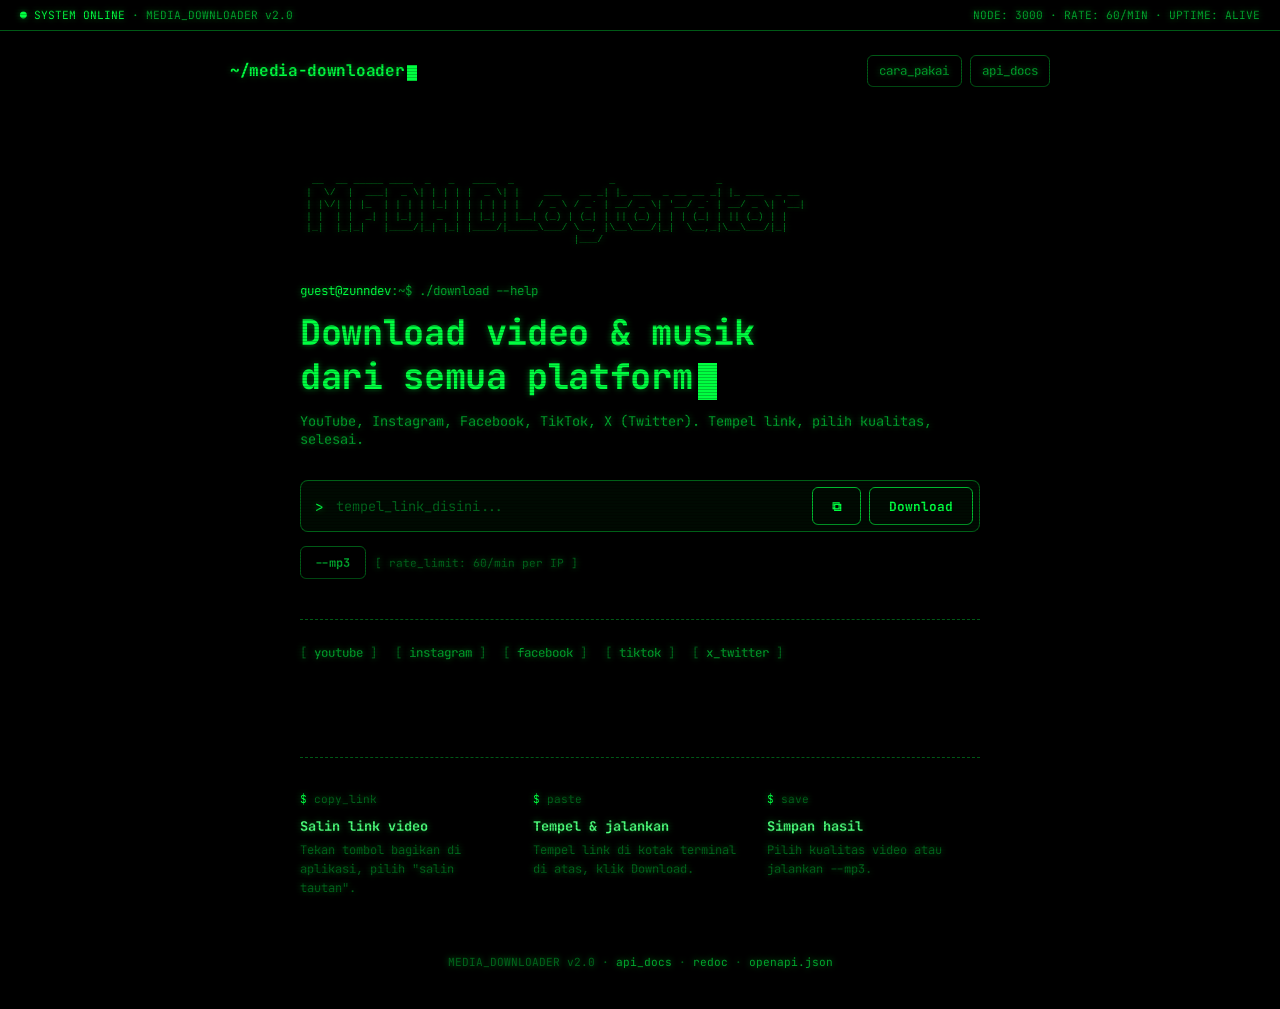
==== commit fa469940: "Redesign: black+green hacker terminal theme" ====
--- a/index.html
+++ b/index.html
@@ -3,48 +3,59 @@
 <head>
   <meta charset="UTF-8">
   <meta name="viewport" content="width=device-width, initial-scale=1.0">
-  <title>Media Downloader — Download video dari YouTube, Instagram, Facebook, TikTok, X</title>
+  <title>Media Downloader — YouTube, Instagram, Facebook, TikTok, X</title>
   <meta name="description" content="Download video dan audio dari YouTube, Instagram, Facebook, TikTok, dan X (Twitter). Gratis, tanpa login.">
   <link rel="preconnect" href="https://fonts.googleapis.com">
-  <link href="https://fonts.googleapis.com/css2?family=Inter:wght@400;500;600;700&display=swap" rel="stylesheet">
+  <link href="https://fonts.googleapis.com/css2?family=JetBrains+Mono:wght@400;500;700&display=swap" rel="stylesheet">
   <link rel="stylesheet" href="style.css">
-  <link rel="icon" href="data:image/svg+xml,<svg xmlns='http://www.w3.org/2000/svg' viewBox='0 0 24 24' fill='none' stroke='white' stroke-width='2'><path d='M21 15v4a2 2 0 0 1-2 2H5a2 2 0 0 1-2-2v-4'/><polyline points='7 10 12 15 17 10'/><line x1='12' y1='15' x2='12' y2='3'/></svg>">
+  <link rel="icon" href="data:image/svg+xml,<svg xmlns='http://www.w3.org/2000/svg' viewBox='0 0 24 24' fill='none' stroke='%2300ff41' stroke-width='2'><path d='M21 15v4a2 2 0 0 1-2 2H5a2 2 0 0 1-2-2v-4'/><polyline points='7 10 12 15 17 10'/><line x1='12' y1='15' x2='12' y2='3'/></svg>">
 </head>
 <body>
+  <div class="statusbar">
+    <span><span class="ok">SYSTEM ONLINE</span> &middot; MEDIA_DOWNLOADER v2.0</span>
+    <span>NODE: 3000 &middot; RATE: 60/MIN &middot; UPTIME: ALIVE</span>
+  </div>
+
   <header>
-    <div class="logo">
-      <svg viewBox="0 0 24 24" fill="none" stroke="currentColor" stroke-width="2" stroke-linecap="round" stroke-linejoin="round"><path d="M21 15v4a2 2 0 0 1-2 2H5a2 2 0 0 1-2-2v-4"/><polyline points="7 10 12 15 17 10"/><line x1="12" y1="15" x2="12" y2="3"/></svg>
-      Media Downloader
-    </div>
+    <div class="logo">~/media-downloader<span class="cursor"></span></div>
     <nav>
-      <a href="#cara">Cara pakai</a>
-      <a href="https://zunndev.my.id/api/docs" target="_blank" rel="noopener">API Docs</a>
+      <a href="#cara">cara_pakai</a>
+      <a href="https://zunndev.my.id/api/docs" target="_blank" rel="noopener">api_docs</a>
     </nav>
   </header>
 
   <main class="wrap">
     <section class="hero">
-      <p class="kicker">Gratis — tanpa login — tanpa watermark</p>
-      <h1>Download video &amp; musik <span class="dim">dari mana saja.</span></h1>
+      <pre class="ascii">
+  __  __ _____ ____  _   _   ____  _                _                 _             
+ |  \/  |  ___|  _ \| | | | |  _ \| |    ___   __ _| |_ ___  _ __ __ _| |_ ___  _ __ 
+ | |\/| | |_  | | | | |_| | | | | | |   / _ \ / _` | __/ _ \| '__/ _` | __/ _ \| '__|
+ | |  | |  _| | |_| |  _  | | |_| | |__| (_) | (_| | || (_) | | | (_| | || (_) | |   
+ |_|  |_|_|   |____/|_| |_| |____/|_____\___/ \__, |\__\___/|_|  \__,_|\__\___/|_|   
+                                              |___/                                   
+      </pre>
+      <p class="prompt"><span class="user">guest@zunndev</span>:<span class="path">~</span>$ ./download --help</p>
+      <h1>Download video &amp; musik<br>dari semua platform<span class="cursor"></span></h1>
       <p>YouTube, Instagram, Facebook, TikTok, X (Twitter). Tempel link, pilih kualitas, selesai.</p>
 
       <form id="dl-form" class="search">
-        <input type="url" id="url" placeholder="Tempel link video..." required autocomplete="off">
+        <span class="prompt-sign">&gt;</span>
+        <input type="url" id="url" placeholder="tempel_link_disini..." required autocomplete="off">
         <button type="button" class="paste-btn" id="btn-paste" title="Tempel dari clipboard">⧉</button>
         <button type="submit" id="btn-submit"><span id="btn-label">Download</span></button>
       </form>
 
       <div class="actions">
-        <button type="button" class="ghost-btn" id="btn-mp3">Konversi ke MP3</button>
-        <span class="hint">60 request/menit per IP</span>
+        <button type="button" class="ghost-btn" id="btn-mp3">--mp3</button>
+        <span class="hint">[ rate_limit: 60/min per IP ]</span>
       </div>
 
       <div class="platforms">
-        <span class="plat"><svg viewBox="0 0 24 24" fill="#FF0000"><path d="M23.5 6.2a3 3 0 0 0-2.1-2.1C19.5 3.5 12 3.5 12 3.5s-7.5 0-9.4.6A3 3 0 0 0 .5 6.2 31 31 0 0 0 0 12a31 31 0 0 0 .5 5.8 3 3 0 0 0 2.1 2.1c1.9.6 9.4.6 9.4.6s7.5 0 9.4-.6a3 3 0 0 0 2.1-2.1A31 31 0 0 0 24 12a31 31 0 0 0-.5-5.8zM9.6 15.6V8.4L15.8 12l-6.2 3.6z"/></svg>YouTube</span>
-        <span class="plat"><svg viewBox="0 0 24 24"><defs><linearGradient id="ig" x1="0" y1="0" x2="1" y2="1"><stop offset="0" stop-color="#f9ce34"/><stop offset=".5" stop-color="#ee2a7b"/><stop offset="1" stop-color="#6228d7"/></linearGradient></defs><path fill="url(#ig)" d="M12 2.2c3.2 0 3.6 0 4.8.1 1.2.1 1.8.2 2.2.4.6.2 1 .5 1.4.9.4.4.7.8.9 1.4.2.4.4 1 .4 2.2.1 1.2.1 1.6.1 4.8s0 3.6-.1 4.8c-.1 1.2-.2 1.8-.4 2.2-.2.6-.5 1-.9 1.4-.4.4-.8.7-1.4.9-.4.2-1 .4-2.2.4-1.2.1-1.6.1-4.8.1s-3.6 0-4.8-.1c-1.2-.1-1.8-.2-2.2-.4-.6-.2-1-.5-1.4-.9-.4-.4-.7-.8-.9-1.4-.2-.4-.4-1-.4-2.2-.1-1.2-.1-1.6-.1-4.8s0-3.6.1-4.8c.1-1.2.2-1.8.4-2.2.2-.6.5-1 .9-1.4.4-.4.8-.7 1.4-.9.4-.2 1-.4 2.2-.4 1.2-.1 1.6-.1 4.8-.1zm0 2c-3.1 0-3.5 0-4.7.1-1.1.1-1.5.2-1.8.3-.5.2-.8.4-1.1.7-.3.3-.5.6-.7 1.1-.1.3-.2.7-.3 1.8-.1 1.2-.1 1.6-.1 4.7s0 3.5.1 4.7c.1 1.1.2 1.5.3 1.8.2.5.4.8.7 1.1.3.3.6.5 1.1.7.3.1.7.2 1.8.3 1.2.1 1.6.1 4.7.1s3.5 0 4.7-.1c1.1-.1 1.5-.2 1.8-.3.5-.2.8-.4 1.1-.7.3-.3.5-.6.7-1.1.1-.3.2-.7.3-1.8.1-1.2.1-1.6.1-4.7s0-3.5-.1-4.7c-.1-1.1-.2-1.5-.3-1.8-.2-.5-.4-.8-.7-1.1-.3-.3-.6-.5-1.1-.7-.3-.1-.7-.2-1.8-.3-1.2-.1-1.6-.1-4.7-.1zm0 3.3a5.5 5.5 0 1 1 0 11 5.5 5.5 0 0 1 0-11zm0 9a3.5 3.5 0 1 0 0-7 3.5 3.5 0 0 0 0 7zm6.4-9.2a1.3 1.3 0 1 1-2.6 0 1.3 1.3 0 0 1 2.6 0z"/></svg>Instagram</span>
-        <span class="plat"><svg viewBox="0 0 24 24" fill="#1877F2"><path d="M24 12a12 12 0 1 0-13.9 11.9v-8.4h-3V12h3V9.4c0-3 1.8-4.7 4.6-4.7 1.3 0 2.7.2 2.7.2v3h-1.5c-1.5 0-2 .9-2 1.9V12h3.3l-.5 3.5h-2.8v8.4A12 12 0 0 0 24 12z"/></svg>Facebook</span>
-        <span class="plat"><svg viewBox="0 0 24 24"><path fill="#25F4EE" d="M16.6 5.8A4.8 4.8 0 0 1 15.3 2h-3.4v13.6a2.9 2.9 0 1 1-2.9-2.9c.3 0 .6 0 .9.1V9.3a6.3 6.3 0 0 0-.9-.1 6.3 6.3 0 1 0 6.3 6.3V9.5a8 8 0 0 0 4.6 1.5V7.6a4.8 4.8 0 0 1-3.3-1.8z"/><path fill="#FE2C55" d="M16.6 5.8a4.8 4.8 0 0 1-1.3-3.8h-3.4v13.6a2.9 2.9 0 1 1-2.9-2.9c.3 0 .6 0 .9.1V9.3a6.3 6.3 0 0 0-.9-.1 6.3 6.3 0 1 0 6.3 6.3V9.5a8 8 0 0 0 4.6 1.5V7.6a4.8 4.8 0 0 1-3.3-1.8z"/></svg>TikTok</span>
-        <span class="plat"><svg viewBox="0 0 24 24" fill="#e7e9ea"><path d="M18.9 1.2h3.7l-8.1 9.3L24 22.8h-7.5l-5.9-7.7-6.7 7.7H.2l8.7-9.9L0 1.2h7.7l5.3 7 6.9-7zm-1.3 19.4h2L6.6 3.3h-2.2l13.2 17.3z"/></svg>X / Twitter</span>
+        <span class="plat">youtube</span>
+        <span class="plat">instagram</span>
+        <span class="plat">facebook</span>
+        <span class="plat">tiktok</span>
+        <span class="plat">x_twitter</span>
       </div>
     </section>
 
@@ -60,30 +71,30 @@
     </section>
 
     <section id="error" class="alert hidden">
-      <span>!</span><p id="error-text"></p>
+      <p id="error-text"></p>
     </section>
 
     <section class="steps" id="cara">
       <div class="step">
-        <p class="n">Langkah 01</p>
-        <h3>Salin link</h3>
+        <p class="n">copy_link</p>
+        <h3>Salin link video</h3>
         <p>Tekan tombol bagikan di aplikasi, pilih "salin tautan".</p>
       </div>
       <div class="step">
-        <p class="n">Langkah 02</p>
-        <h3>Tempel &amp; download</h3>
-        <p>Tempel link di kotak di atas, klik Download.</p>
+        <p class="n">paste</p>
+        <h3>Tempel &amp; jalankan</h3>
+        <p>Tempel link di kotak terminal di atas, klik Download.</p>
       </div>
       <div class="step">
-        <p class="n">Langkah 03</p>
-        <h3>Simpan</h3>
-        <p>Pilih kualitas video atau MP3 yang kamu mau.</p>
+        <p class="n">save</p>
+        <h3>Simpan hasil</h3>
+        <p>Pilih kualitas video atau jalankan --mp3.</p>
       </div>
     </section>
   </main>
 
   <footer>
-    <p>Media Downloader &middot; <a href="https://zunndev.my.id/api/docs" target="_blank" rel="noopener">API docs</a> &middot; <a href="https://zunndev.my.id/api/openapi.json" target="_blank" rel="noopener">OpenAPI</a></p>
+    <p>MEDIA_DOWNLOADER v2.0 &middot; <a href="https://zunndev.my.id/api/docs" target="_blank" rel="noopener">api_docs</a> &middot; <a href="https://zunndev.my.id/api/redoc" target="_blank" rel="noopener">redoc</a> &middot; <a href="https://zunndev.my.id/api/openapi.json" target="_blank" rel="noopener">openapi.json</a></p>
   </footer>
 
   <script src="app.js"></script>
--- a/style.css
+++ b/style.css
@@ -1,15 +1,17 @@
 :root {
-  --bg: #09090b;
-  --panel: #111113;
-  --panel-2: #161619;
-  --border: #1f1f23;
-  --border-strong: #2a2a2f;
-  --text: #fafafa;
-  --muted: #8a8f98;
-  --muted-2: #565b64;
-  --accent: #ffffff;
-  --radius: 12px;
-  --font: 'Inter', system-ui, -apple-system, 'Segoe UI', Roboto, sans-serif;
+  --bg: #000000;
+  --green: #00ff41;
+  --green-bright: #4dff7d;
+  --green-dim: #00b32d;
+  --green-faint: #007a1f;
+  --green-dark: #003b12;
+  --border: rgba(0, 255, 65, 0.35);
+  --border-strong: rgba(0, 255, 65, 0.7);
+  --text: #00ff41;
+  --muted: #00a52d;
+  --muted-2: #00641c;
+  --error: #ff5555;
+  --font: 'JetBrains Mono', 'Fira Code', ui-monospace, 'Courier New', monospace;
 }
 
 * { margin: 0; padding: 0; box-sizing: border-box; }
@@ -20,80 +22,132 @@
   color: var(--text);
   min-height: 100vh;
   -webkit-font-smoothing: antialiased;
-  line-height: 1.5;
-}
-
-.wrap { max-width: 680px; margin: 0 auto; padding: 0 1.5rem; }
+  text-shadow: 0 0 6px rgba(0, 255, 65, 0.45);
+}
+
+body::after {
+  content: '';
+  position: fixed;
+  inset: 0;
+  pointer-events: none;
+  z-index: 999;
+  background: repeating-linear-gradient(0deg, rgba(0, 0, 0, 0.22) 0px, rgba(0, 0, 0, 0.22) 1px, transparent 1px, transparent 3px);
+}
+
+.wrap { max-width: 720px; margin: 0 auto; padding: 0 1.25rem; }
+
+::selection { background: var(--green); color: #000; }
+
+.statusbar {
+  display: flex;
+  justify-content: space-between;
+  align-items: center;
+  gap: 1rem;
+  padding: 0.5rem 1.25rem;
+  border-bottom: 1px solid var(--border);
+  font-size: 0.7rem;
+  color: var(--muted);
+  overflow-x: auto;
+  white-space: nowrap;
+}
+.statusbar .ok { color: var(--green); }
+.statusbar .ok::before { content: '● '; animation: blink 1.6s step-end infinite; }
 
 header {
   display: flex;
   justify-content: space-between;
   align-items: center;
-  padding: 1.75rem 1.5rem;
+  padding: 1.5rem 1.25rem;
   max-width: 860px;
   margin: 0 auto;
 }
 
 .logo {
-  font-size: 0.95rem;
-  font-weight: 650;
+  font-size: 1rem;
+  font-weight: 700;
+  color: var(--green);
+  letter-spacing: -0.02em;
+}
+.logo .cursor {
+  display: inline-block;
+  width: 0.6em;
+  height: 1em;
+  background: var(--green);
+  vertical-align: text-bottom;
+  margin-left: 0.2em;
+  animation: blink 1.1s step-end infinite;
+}
+
+@keyframes blink {
+  0%, 100% { opacity: 1; }
+  50% { opacity: 0; }
+}
+
+nav { display: flex; gap: 0.5rem; }
+
+nav a {
+  color: var(--muted);
+  text-decoration: none;
+  font-size: 0.78rem;
+  padding: 0.4rem 0.7rem;
+  border: 1px solid var(--border);
+  border-radius: 6px;
+  transition: all 0.15s;
+}
+nav a:hover { color: #000; background: var(--green); border-color: var(--green); text-shadow: none; }
+
+.hero { padding: 4rem 0 2.5rem; }
+
+.ascii {
+  color: var(--green-faint);
+  font-size: 0.62rem;
+  line-height: 1.2;
+  white-space: pre;
+  margin-bottom: 1.5rem;
+  user-select: none;
+}
+
+.hero .prompt {
+  font-size: 0.78rem;
+  color: var(--muted);
+  margin-bottom: 0.75rem;
+}
+.hero .prompt .user { color: var(--green); }
+.hero .prompt .path { color: var(--muted); }
+
+.hero h1 {
+  font-size: clamp(1.5rem, 4.5vw, 2.2rem);
+  font-weight: 700;
   letter-spacing: -0.01em;
-  display: flex;
-  align-items: center;
-  gap: 0.55rem;
-}
-.logo svg { width: 18px; height: 18px; color: var(--muted); }
-
-nav { display: flex; gap: 0.4rem; }
-
-nav a {
-  color: var(--muted);
-  text-decoration: none;
-  font-size: 0.82rem;
-  font-weight: 500;
-  padding: 0.45rem 0.8rem;
+  line-height: 1.25;
+  margin-bottom: 0.75rem;
+}
+.hero h1 .dim { color: var(--muted); font-weight: 400; }
+.hero h1 .cursor {
+  display: inline-block;
+  width: 0.55em;
+  height: 1.05em;
+  background: var(--green);
+  vertical-align: text-bottom;
+  margin-left: 0.15em;
+  animation: blink 1.1s step-end infinite;
+}
+
+.hero p { color: var(--muted); font-size: 0.85rem; margin-bottom: 2rem; }
+
+.search {
+  background: rgba(0, 255, 65, 0.04);
+  border: 1px solid var(--border);
   border-radius: 8px;
-  transition: color 0.15s, background 0.15s;
-}
-nav a:hover { color: var(--text); background: var(--panel); }
-
-.hero { padding: 5rem 0 3rem; }
-
-.hero .kicker {
-  font-size: 0.78rem;
-  color: var(--muted);
-  font-weight: 500;
-  letter-spacing: 0.02em;
-}
-
-.hero h1 {
-  font-size: clamp(2rem, 5.5vw, 3rem);
-  font-weight: 650;
-  letter-spacing: -0.035em;
-  line-height: 1.1;
-  margin-top: 1rem;
-}
-.hero h1 .dim { color: var(--muted); font-weight: 400; }
-
-.hero p {
-  color: var(--muted);
-  font-size: 0.95rem;
-  margin-top: 1.1rem;
-  max-width: 480px;
-}
-
-.search {
-  margin-top: 2.5rem;
-  background: var(--panel);
-  border: 1px solid var(--border);
-  border-radius: var(--radius);
   display: flex;
   align-items: center;
   gap: 0.5rem;
-  padding: 0.35rem;
-  transition: border-color 0.15s;
-}
-.search:focus-within { border-color: var(--border-strong); }
+  padding: 0.35rem 0.35rem 0.35rem 0.9rem;
+  transition: border-color 0.15s, box-shadow 0.15s;
+}
+.search:focus-within { border-color: var(--border-strong); box-shadow: 0 0 20px rgba(0, 255, 65, 0.12); }
+
+.search .prompt-sign { color: var(--green); font-size: 0.9rem; flex-shrink: 0; }
 
 .search input {
   flex: 1;
@@ -101,96 +155,94 @@
   background: transparent;
   border: none;
   outline: none;
-  color: var(--text);
-  font-size: 0.92rem;
+  color: var(--green);
+  font-size: 0.85rem;
   font-family: inherit;
-  padding: 0.6rem 0.75rem;
-}
-.search input::placeholder { color: var(--muted-2); }
+  padding: 0.65rem 0.2rem;
+  caret-color: var(--green);
+  text-shadow: 0 0 6px rgba(0, 255, 65, 0.45);
+}
+.search input::placeholder { color: var(--muted-2); text-shadow: none; }
 
 .search button {
-  border: none;
+  border: 1px solid var(--border-strong);
   cursor: pointer;
-  background: var(--accent);
-  color: #09090b;
-  font-weight: 600;
-  font-size: 0.88rem;
+  background: transparent;
+  color: var(--green);
+  font-weight: 700;
+  font-size: 0.8rem;
   font-family: inherit;
-  padding: 0.6rem 1.25rem;
-  border-radius: 9px;
-  transition: opacity 0.15s;
+  padding: 0.6rem 1.2rem;
+  border-radius: 6px;
+  transition: all 0.15s;
   white-space: nowrap;
   display: flex;
   align-items: center;
   gap: 0.4rem;
 }
-.search button:hover { opacity: 0.85; }
+.search button:hover { background: var(--green); color: #000; text-shadow: none; }
 .search button:disabled { opacity: 0.5; cursor: wait; }
+
+.spinner {
+  width: 12px; height: 12px;
+  border: 2px solid rgba(0, 255, 65, 0.3);
+  border-top-color: var(--green);
+  border-radius: 50%;
+  animation: spin 0.6s linear infinite;
+}
+@keyframes spin { to { transform: rotate(360deg); } }
 
 .paste-btn {
   background: transparent;
   border: none;
-  color: var(--muted-2);
+  color: var(--muted);
+  font-family: inherit;
   font-size: 0.85rem;
-  padding: 0.55rem 0.6rem;
-  border-radius: 8px;
+  padding: 0.5rem 0.6rem;
+  border-radius: 6px;
   cursor: pointer;
-  transition: color 0.15s, background 0.15s;
-}
-.paste-btn:hover { color: var(--text); background: var(--panel-2); }
-
-.spinner {
-  width: 13px; height: 13px;
-  border: 2px solid rgba(9, 9, 11, 0.25);
-  border-top-color: #09090b;
-  border-radius: 50%;
-  animation: spin 0.6s linear infinite;
-}
-@keyframes spin { to { transform: rotate(360deg); } }
-
-.actions { display: flex; gap: 0.6rem; margin-top: 0.75rem; align-items: center; }
+  transition: all 0.15s;
+}
+.paste-btn:hover { color: #000; background: var(--green); text-shadow: none; }
+
+.actions { display: flex; gap: 0.6rem; margin-top: 0.9rem; align-items: center; flex-wrap: wrap; }
 
 .ghost-btn {
   background: transparent;
-  border: 1px solid var(--border-strong);
+  border: 1px solid var(--border);
   color: var(--muted);
   font-family: inherit;
-  font-size: 0.82rem;
-  font-weight: 500;
+  font-size: 0.75rem;
+  font-weight: 700;
   padding: 0.45rem 0.9rem;
+  border-radius: 6px;
+  cursor: pointer;
+  transition: all 0.15s;
+}
+.ghost-btn:hover { background: var(--green-dark); color: var(--green-bright); border-color: var(--border-strong); }
+
+.hint { font-size: 0.7rem; color: var(--muted-2); }
+
+.platforms {
+  display: flex;
+  align-items: center;
+  gap: 1.1rem;
+  flex-wrap: wrap;
+  margin-top: 2.5rem;
+  padding-top: 1.5rem;
+  border-top: 1px dashed var(--border);
+  font-size: 0.78rem;
+  color: var(--muted);
+}
+.platforms .plat::before { content: '[ '; color: var(--muted-2); }
+.platforms .plat::after { content: ' ]'; color: var(--muted-2); }
+.platforms .plat:hover { color: var(--green-bright); }
+
+.card {
+  background: rgba(0, 255, 65, 0.03);
+  border: 1px solid var(--border);
   border-radius: 8px;
-  cursor: pointer;
-  transition: all 0.15s;
-}
-.ghost-btn:hover { color: var(--text); border-color: var(--muted-2); }
-
-.hint { font-size: 0.75rem; color: var(--muted-2); margin-left: 0.35rem; }
-
-.platforms {
-  display: flex;
-  align-items: center;
-  gap: 1.25rem;
-  flex-wrap: wrap;
-  margin-top: 3rem;
-  padding-top: 1.75rem;
-  border-top: 1px solid var(--border);
-}
-
-.plat {
-  display: flex;
-  align-items: center;
-  gap: 0.45rem;
-  font-size: 0.8rem;
-  color: var(--muted);
-  font-weight: 500;
-}
-.plat svg { width: 14px; height: 14px; }
-
-.card {
-  background: var(--panel);
-  border: 1px solid var(--border);
-  border-radius: var(--radius);
-  padding: 1.5rem;
+  padding: 1.4rem;
   margin-top: 1.75rem;
 }
 
@@ -199,64 +251,71 @@
   width: 200px;
   height: 112px;
   object-fit: cover;
-  border-radius: 10px;
+  border-radius: 6px;
   flex-shrink: 0;
   background: #000;
   border: 1px solid var(--border);
-}
-.result-top h2 { font-size: 1.05rem; font-weight: 600; letter-spacing: -0.01em; line-height: 1.4; }
-.result-top .meta { color: var(--muted); font-size: 0.8rem; margin-top: 0.5rem; }
-
-.qlist { margin-top: 1.5rem; display: grid; grid-template-columns: repeat(auto-fill, minmax(170px, 1fr)); gap: 0.6rem; }
+  filter: grayscale(100%) contrast(1.1);
+}
+.result-top h2 { font-size: 0.95rem; font-weight: 600; line-height: 1.5; }
+.result-top h2::before { content: '> '; color: var(--muted-2); }
+.result-top .meta { color: var(--muted); font-size: 0.75rem; margin-top: 0.6rem; }
+
+.qlist { margin-top: 1.4rem; display: grid; grid-template-columns: repeat(auto-fill, minmax(170px, 1fr)); gap: 0.6rem; }
 .qbtn {
   display: flex;
   justify-content: space-between;
   align-items: center;
-  background: var(--panel-2);
-  border: 1px solid var(--border);
-  border-radius: 10px;
+  background: rgba(0, 255, 65, 0.04);
+  border: 1px solid var(--border);
+  border-radius: 6px;
   padding: 0.75rem 0.9rem;
   text-decoration: none;
   transition: all 0.15s;
 }
-.qbtn:hover { border-color: var(--border-strong); background: #1c1c20; }
-.qbtn .q { color: var(--text); font-weight: 600; font-size: 0.85rem; }
-.qbtn .s { color: var(--muted-2); font-size: 0.72rem; margin-top: 0.15rem; }
-.qbtn .ic { color: var(--muted); font-size: 0.9rem; }
+.qbtn:hover { border-color: var(--green); background: rgba(0, 255, 65, 0.12); box-shadow: 0 0 14px rgba(0, 255, 65, 0.15); }
+.qbtn .q { color: var(--green); font-weight: 700; font-size: 0.82rem; }
+.qbtn .s { color: var(--muted-2); font-size: 0.68rem; margin-top: 0.15rem; }
+.qbtn .ic { color: var(--muted); font-size: 0.85rem; }
+.qbtn:hover .ic { color: var(--green); }
 
 .alert {
-  background: var(--panel);
-  border: 1px solid var(--border);
-  border-radius: var(--radius);
-  padding: 1.1rem 1.25rem;
+  border: 1px solid rgba(255, 85, 85, 0.4);
+  border-radius: 8px;
+  padding: 1rem 1.25rem;
   margin-top: 1.75rem;
-  color: var(--muted);
-  font-size: 0.85rem;
-  display: flex;
-  gap: 0.6rem;
-  align-items: flex-start;
+  color: var(--error);
+  font-size: 0.8rem;
+  background: rgba(255, 85, 85, 0.05);
 }
 
 .steps {
-  margin: 4rem auto 0;
+  margin: 3.5rem auto 0;
   display: grid;
   grid-template-columns: repeat(3, 1fr);
   gap: 1.25rem;
-  padding-top: 2rem;
-  border-top: 1px solid var(--border);
-}
-.step .n { color: var(--muted-2); font-size: 0.75rem; font-weight: 600; }
-.step h3 { font-size: 0.9rem; font-weight: 600; margin-top: 0.5rem; }
-.step p { color: var(--muted-2); font-size: 0.8rem; margin-top: 0.35rem; }
-
-footer { text-align: center; color: var(--muted-2); font-size: 0.75rem; padding: 4rem 1rem 2.5rem; }
+  padding-top: 1.75rem;
+  border-top: 1px dashed var(--border);
+}
+.step .n { color: var(--muted-2); font-size: 0.7rem; }
+.step .n::before { content: '$ '; color: var(--green); }
+.step h3 { font-size: 0.85rem; font-weight: 700; margin-top: 0.5rem; color: var(--green-bright); }
+.step p { color: var(--muted-2); font-size: 0.75rem; margin-top: 0.35rem; line-height: 1.6; }
+
+footer {
+  text-align: center;
+  color: var(--muted-2);
+  font-size: 0.7rem;
+  padding: 3.5rem 1rem 2.5rem;
+}
 footer a { color: var(--muted); text-decoration: none; }
-footer a:hover { color: var(--text); }
+footer a:hover { color: var(--green); }
 
 .hidden { display: none; }
 
 @media (max-width: 600px) {
-  .hero { padding-top: 3rem; }
+  .ascii { display: none; }
+  .hero { padding-top: 2.5rem; }
   .result-top { flex-direction: column; }
   .result-top img { width: 100%; height: auto; }
   .steps { grid-template-columns: 1fr; gap: 1.5rem; }
